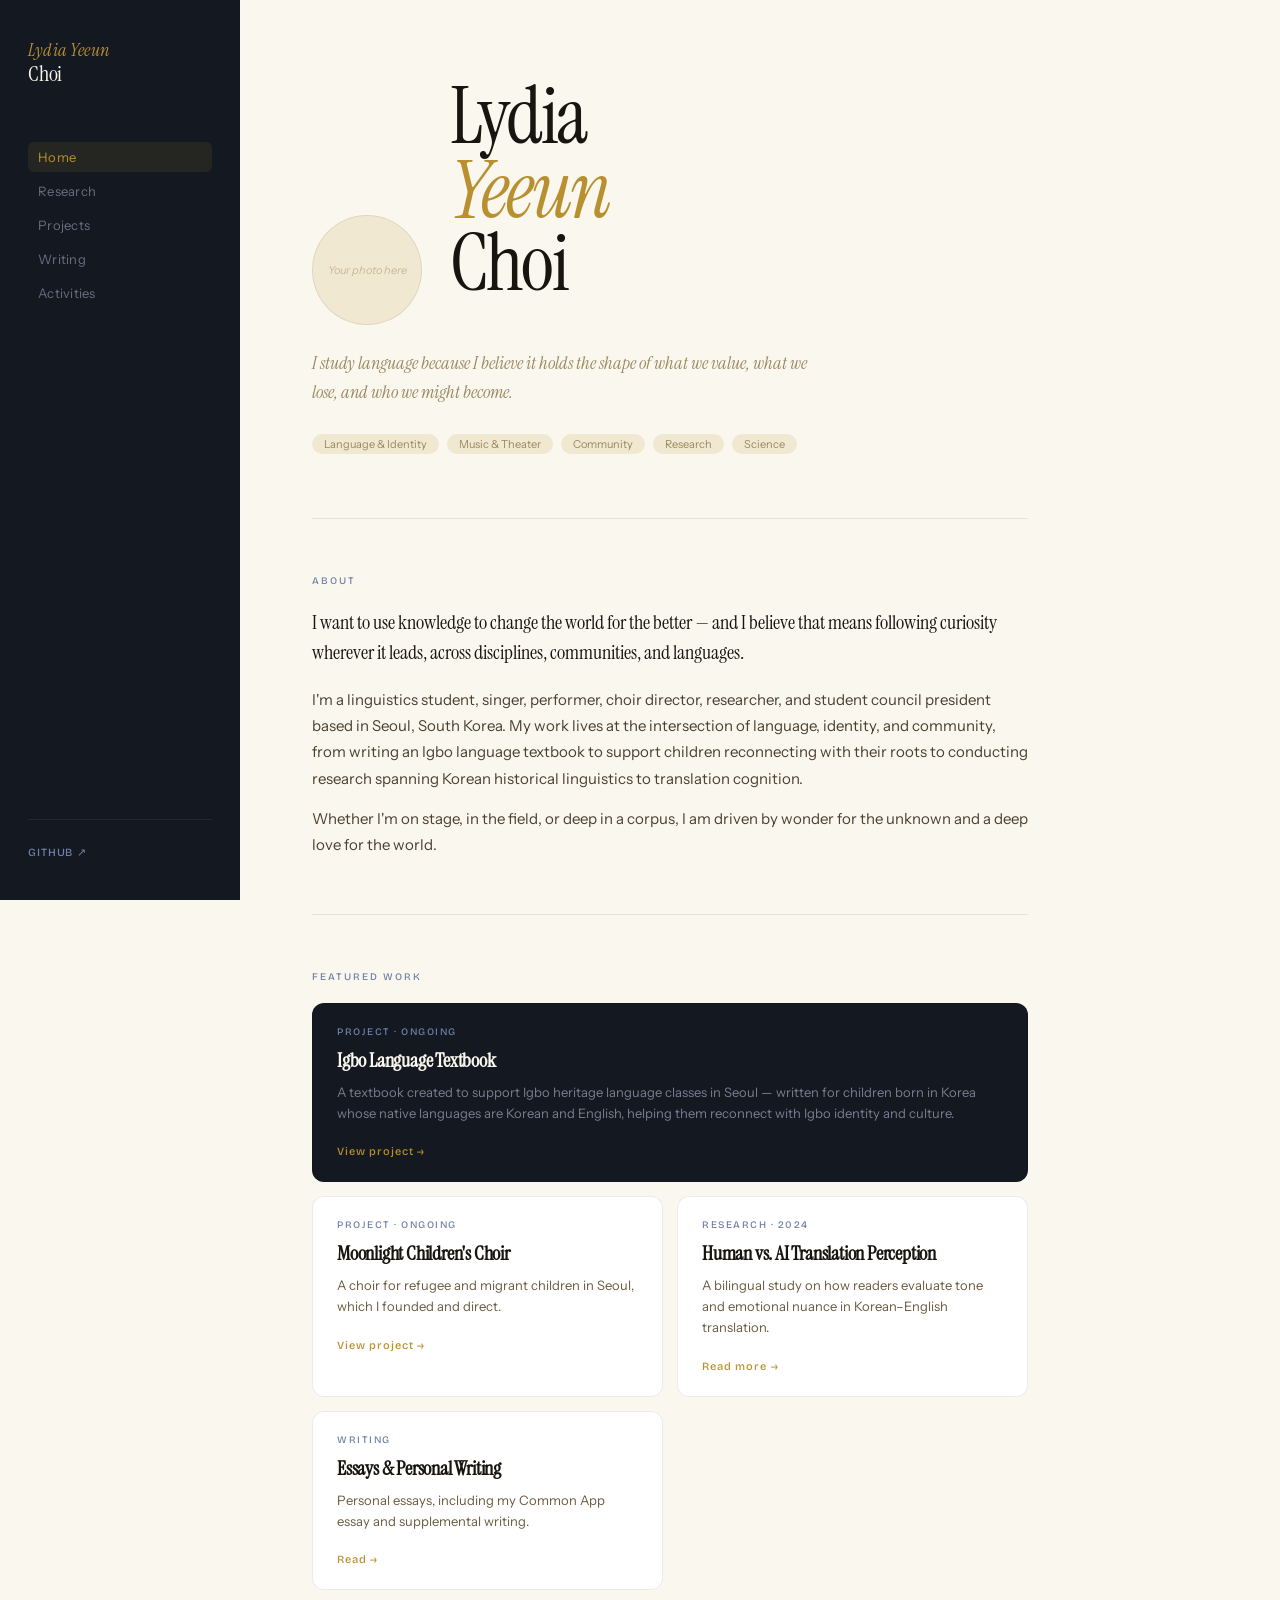
==== index.html @ 1bacc2a3 "Add files via upload" ====
<!DOCTYPE html>
<html lang="en">
<head>
  <meta charset="UTF-8" />
  <meta name="viewport" content="width=device-width, initial-scale=1.0" />
  <title>Lydia Yeeun Choi</title>
  <link rel="preconnect" href="https://fonts.googleapis.com" />
  <link rel="preconnect" href="https://fonts.gstatic.com" crossorigin />
  <link href="https://fonts.googleapis.com/css2?family=Instrument+Serif:ital@0;1&family=Instrument+Sans:wght@300;400;500&family=Bricolage+Grotesque:wght@400;500;600&display=swap" rel="stylesheet" />
  <link rel="stylesheet" href="style.css" />
</head>
<body>

  <nav class="sidebar" id="sidebar">
    <div class="sidebar-top">
      <a href="/portfolio-website/index.html" class="sidebar-name">
        <span class="name-lydia">Lydia Yeeun</span>
        <span class="name-choi">Choi</span>
      </a>
    </div>
    <ul class="nav-links">
      <li><a href="/portfolio-website/index.html" class="nav-link active">Home</a></li>
      <li><a href="/portfolio-website/research.html" class="nav-link">Research</a></li>
      <li><a href="/portfolio-website/projects.html" class="nav-link">Projects</a></li>
      <li><a href="/portfolio-website/writing.html" class="nav-link">Writing</a></li>
      <li><a href="/portfolio-website/activities.html" class="nav-link">Activities</a></li>
    </ul>
    <div class="sidebar-footer">
      <a href="https://github.com/lychoi0809" target="_blank" class="sidebar-link">GitHub ↗</a>
    </div>
  </nav>

  <header class="mobile-header">
    <a href="/portfolio-website/index.html" class="mobile-name">Lydia Yeeun Choi</a>
    <button class="menu-btn" id="menuBtn" aria-label="Open menu">☰</button>
  </header>

  <main class="main">

    <section class="hero">
      <div class="hero-intro">
        <div class="hero-photo-placeholder">
          <span>Your photo here</span>
        </div>
        <div class="hero-text">
          <h1 class="hero-name">
            Lydia<br>
            <span class="hero-name-italic">Yeeun</span><br>
            Choi
          </h1>
        </div>
      </div>
      <p class="hero-tagline">I study language because I believe it holds the shape of what we value, what we lose, and who we might become.</p>
      <div class="hero-tags">
        <span class="tag">Language & Identity</span>
        <span class="tag">Music & Theater</span>
        <span class="tag">Community</span>
        <span class="tag">Research</span>
        <span class="tag">Science</span>
      </div>
    </section>

    <div class="divider"></div>

    <section class="section" id="about">
      <div class="section-label">About</div>
      <div class="about-text">
        <p class="about-lead">I want to use knowledge to change the world for the better — and I believe that means following curiosity wherever it leads, across disciplines, communities, and languages.</p>
        <p class="about-body">I'm a linguistics student, singer, performer, choir director, researcher, and student council president based in Seoul, South Korea. My work lives at the intersection of language, identity, and community, from writing an Igbo language textbook to support children reconnecting with their roots to conducting research spanning Korean historical linguistics to translation cognition.</p>
        <p class="about-body">Whether I'm on stage, in the field, or deep in a corpus, I am driven by wonder for the unknown and a deep love for the world.</p>
      </div>
    </section>

    <div class="divider"></div>

    <section class="section">
      <div class="section-label">Featured Work</div>
      <div class="featured-grid">

        <a href="/portfolio-website/projects.html#igbo" class="featured-card featured-large">
          <div class="featured-card-label">Project · Ongoing</div>
          <h2 class="featured-card-title">Igbo Language Textbook</h2>
          <p class="featured-card-desc">A textbook created to support Igbo heritage language classes in Seoul — written for children born in Korea whose native languages are Korean and English, helping them reconnect with Igbo identity and culture.</p>
          <span class="featured-link">View project →</span>
        </a>

        <a href="/portfolio-website/projects.html#moonlight" class="featured-card">
          <div class="featured-card-label">Project · Ongoing</div>
          <h2 class="featured-card-title">Moonlight Children's Choir</h2>
          <p class="featured-card-desc">A choir for refugee and migrant children in Seoul, which I founded and direct.</p>
          <span class="featured-link">View project →</span>
        </a>

        <a href="/portfolio-website/research.html#ai-translation" class="featured-card">
          <div class="featured-card-label">Research · 2024</div>
          <h2 class="featured-card-title">Human vs. AI Translation Perception</h2>
          <p class="featured-card-desc">A bilingual study on how readers evaluate tone and emotional nuance in Korean–English translation.</p>
          <span class="featured-link">Read more →</span>
        </a>

        <a href="/portfolio-website/writing.html" class="featured-card">
          <div class="featured-card-label">Writing</div>
          <h2 class="featured-card-title">Essays & Personal Writing</h2>
          <p class="featured-card-desc">Personal essays, including my Common App essay and supplemental writing.</p>
          <span class="featured-link">Read →</span>
        </a>

      </div>
    </section>

  </main>

  <script src="nav.js"></script>
</body>
</html>
---- style.css ----
/* =============================================
   LYDIA YEEUN CHOI — PORTFOLIO
   Palette: Solstice × Borrowed Light
   Layout: Offset (dark sidebar + warm content)
   Fonts: Instrument Serif + Bricolage Grotesque
   ============================================= */

:root {
  --night:        #141820;
  --night-mid:    #1c2230;
  --cream:        #faf7ee;
  --cream-mid:    #f0e8d0;
  --ink:          #181410;
  --gold:         #b89030;
  --gold-light:   #d8c070;
  --slate:        #7080a8;
  --slate-light:  #a8b8d0;
  --muted:        #9a8860;
  --muted-light:  #c8b898;
  --border-dark:  rgba(255,255,255,0.07);
  --border-light: rgba(0,0,0,0.08);
  --sidebar-w:    240px;
  --transition:   0.3s cubic-bezier(0.4, 0, 0.2, 1);
}

*, *::before, *::after { box-sizing: border-box; margin: 0; padding: 0; }

html { scroll-behavior: smooth; }

body {
  font-family: 'Instrument Sans', sans-serif;
  background: var(--cream);
  color: var(--ink);
  display: flex;
  min-height: 100vh;
}

/* =============================================
   SIDEBAR
   ============================================= */

.sidebar {
  width: var(--sidebar-w);
  background: var(--night);
  min-height: 100vh;
  position: fixed;
  top: 0; left: 0;
  display: flex;
  flex-direction: column;
  padding: 40px 28px;
  z-index: 100;
  transition: transform var(--transition);
}

.sidebar-top {
  margin-bottom: 48px;
}

.sidebar-name {
  display: block;
  text-decoration: none;
  line-height: 1.15;
  margin-bottom: 8px;
}

.name-lydia {
  display: block;
  font-family: 'Instrument Serif', serif;
  font-style: italic;
  font-size: 18px;
  color: var(--gold);
  letter-spacing: 0.01em;
}

.name-choi {
  display: block;
  font-family: 'Instrument Serif', serif;
  font-size: 22px;
  color: var(--cream);
  letter-spacing: -0.01em;
}

.sidebar-sub {
  font-family: 'Bricolage Grotesque', sans-serif;
  font-size: 10px;
  font-weight: 400;
  letter-spacing: 0.1em;
  text-transform: uppercase;
  color: rgba(168, 184, 208, 0.5);
  margin-top: 6px;
}

.nav-links {
  list-style: none;
  flex: 1;
  display: flex;
  flex-direction: column;
  gap: 4px;
}

.nav-link {
  display: block;
  font-family: 'Instrument Sans', sans-serif;
  font-size: 13px;
  font-weight: 400;
  color: rgba(168, 184, 208, 0.55);
  text-decoration: none;
  padding: 7px 10px;
  border-radius: 6px;
  letter-spacing: 0.02em;
  transition: color 0.2s, background 0.2s;
}

.nav-link:hover {
  color: var(--cream);
  background: rgba(255,255,255,0.05);
}

.nav-link.active {
  color: var(--gold);
  background: rgba(184, 144, 48, 0.1);
}

.sidebar-footer {
  margin-top: 40px;
  padding-top: 20px;
  border-top: 0.5px solid var(--border-dark);
}

.sidebar-link {
  font-family: 'Bricolage Grotesque', sans-serif;
  font-size: 11px;
  font-weight: 500;
  letter-spacing: 0.08em;
  text-transform: uppercase;
  color: var(--slate);
  text-decoration: none;
  transition: color 0.2s;
}

.sidebar-link:hover { color: var(--slate-light); }

/* =============================================
   MOBILE HEADER
   ============================================= */

.mobile-header {
  display: none;
  position: fixed;
  top: 0; left: 0; right: 0;
  background: var(--night);
  padding: 16px 20px;
  z-index: 200;
  align-items: center;
  justify-content: space-between;
  border-bottom: 0.5px solid var(--border-dark);
}

.mobile-name {
  font-family: 'Instrument Serif', serif;
  font-size: 16px;
  color: var(--cream);
  text-decoration: none;
}

.menu-btn {
  background: none;
  border: none;
  color: var(--gold);
  font-size: 20px;
  cursor: pointer;
  padding: 4px;
}

/* =============================================
   MAIN CONTENT
   ============================================= */

.main {
  margin-left: var(--sidebar-w);
  flex: 1;
  padding: 64px 72px 100px;
  max-width: 860px;
}

/* =============================================
   PAGE TRANSITIONS
   ============================================= */

.main {
  animation: fadeUp 0.5s cubic-bezier(0.4, 0, 0.2, 1) both;
}

@keyframes fadeUp {
  from { opacity: 0; transform: translateY(16px); }
  to   { opacity: 1; transform: translateY(0); }
}

/* =============================================
   SHARED ELEMENTS
   ============================================= */

.divider {
  height: 0.5px;
  background: var(--border-light);
  margin: 56px 0;
}

.section-label,
.activity-section-label {
  font-family: 'Bricolage Grotesque', sans-serif;
  font-size: 10px;
  font-weight: 500;
  letter-spacing: 0.2em;
  text-transform: uppercase;
  color: var(--slate);
  margin-bottom: 20px;
}

.tag {
  display: inline-block;
  font-family: 'Instrument Sans', sans-serif;
  font-size: 11px;
  font-weight: 400;
  color: var(--muted);
  background: var(--cream-mid);
  border-radius: 20px;
  padding: 3px 12px;
}

/* =============================================
   HOME — HERO
   ============================================= */

.hero {
  padding-top: 16px;
  padding-bottom: 8px;
}

.hero-label {
  font-family: 'Bricolage Grotesque', sans-serif;
  font-size: 10px;
  font-weight: 500;
  letter-spacing: 0.2em;
  text-transform: uppercase;
  color: var(--slate);
  margin-bottom: 20px;
}

.hero-name {
  font-family: 'Instrument Serif', serif;
  font-size: clamp(52px, 8vw, 80px);
  font-weight: 400;
  line-height: 0.92;
  letter-spacing: -0.03em;
  color: var(--ink);
  margin-bottom: 24px;
}

.hero-name-italic {
  font-style: italic;
  color: var(--gold);
}

.hero-tagline {
  font-family: 'Instrument Serif', serif;
  font-style: italic;
  font-size: 18px;
  color: var(--muted);
  max-width: 520px;
  line-height: 1.6;
  margin-bottom: 28px;
}

.hero-tags {
  display: flex;
  gap: 8px;
  flex-wrap: wrap;
}

/* =============================================
   HOME — ABOUT
   ============================================= */

.about-grid {
  display: grid;
  grid-template-columns: 1fr 280px;
  gap: 48px;
  align-items: start;
}

.about-lead {
  font-family: 'Instrument Serif', serif;
  font-size: 20px;
  color: var(--ink);
  line-height: 1.5;
  margin-bottom: 20px;
}

.about-body {
  font-size: 15px;
  font-weight: 300;
  color: #4a4030;
  line-height: 1.75;
  margin-bottom: 14px;
}

.aside-block {
  margin-bottom: 28px;
}

.aside-label {
  font-family: 'Bricolage Grotesque', sans-serif;
  font-size: 10px;
  font-weight: 500;
  letter-spacing: 0.15em;
  text-transform: uppercase;
  color: var(--slate);
  margin-bottom: 10px;
}

.aside-item {
  font-size: 13px;
  font-weight: 300;
  color: #6a5a40;
  padding: 5px 0;
  border-bottom: 0.5px solid var(--border-light);
  line-height: 1.4;
}

.aside-item:last-child { border-bottom: none; }

/* =============================================
   HOME — FEATURED GRID
   ============================================= */

.featured-grid {
  display: grid;
  grid-template-columns: 1fr 1fr;
  grid-template-rows: auto auto;
  gap: 14px;
}

.featured-card {
  display: block;
  background: white;
  border: 0.5px solid var(--border-light);
  border-radius: 12px;
  padding: 22px 24px;
  text-decoration: none;
  color: inherit;
  transition: border-color 0.2s, transform 0.2s;
}

.featured-card:hover {
  border-color: rgba(184,144,48,0.4);
  transform: translateY(-2px);
}

.featured-large {
  grid-column: span 2;
  background: var(--night);
}

.featured-large .featured-card-label { color: var(--slate); }
.featured-large .featured-card-title { color: var(--cream); }
.featured-large .featured-card-desc  { color: rgba(168,184,208,0.65); }
.featured-large .featured-link       { color: var(--gold); }

.featured-card-label {
  font-family: 'Bricolage Grotesque', sans-serif;
  font-size: 10px;
  font-weight: 500;
  letter-spacing: 0.15em;
  text-transform: uppercase;
  color: var(--slate);
  margin-bottom: 10px;
}

.featured-card-title {
  font-family: 'Instrument Serif', serif;
  font-size: 20px;
  color: var(--ink);
  line-height: 1.2;
  margin-bottom: 10px;
  letter-spacing: -0.01em;
}

.featured-card-desc {
  font-size: 13px;
  font-weight: 300;
  color: #6a5a40;
  line-height: 1.6;
  margin-bottom: 16px;
}

.featured-link {
  font-family: 'Bricolage Grotesque', sans-serif;
  font-size: 11px;
  font-weight: 500;
  letter-spacing: 0.08em;
  color: var(--gold);
}

/* =============================================
   HOME — STATS
   ============================================= */

.stats-grid {
  display: grid;
  grid-template-columns: repeat(4, 1fr);
  gap: 1px;
  background: var(--border-light);
  border: 0.5px solid var(--border-light);
  border-radius: 12px;
  overflow: hidden;
}

.stat {
  background: var(--cream);
  padding: 24px 20px;
  text-align: center;
}

.stat-num {
  font-family: 'Instrument Serif', serif;
  font-size: 32px;
  color: var(--gold);
  line-height: 1;
  margin-bottom: 6px;
}

.stat-label {
  font-size: 11px;
  font-weight: 300;
  color: var(--muted);
  line-height: 1.4;
}

/* =============================================
   PAGE HEADER (inner pages)
   ============================================= */

.page-header {
  padding-top: 16px;
  margin-bottom: 0;
}

.page-title {
  font-family: 'Instrument Serif', serif;
  font-style: italic;
  font-size: clamp(32px, 5vw, 48px);
  color: var(--ink);
  line-height: 1.1;
  letter-spacing: -0.02em;
  margin-bottom: 16px;
}

.page-subtitle {
  font-size: 15px;
  font-weight: 300;
  color: var(--muted);
  max-width: 560px;
  line-height: 1.7;
}

/* =============================================
   RESEARCH PAGE
   ============================================= */

.research-item {
  padding-bottom: 8px;
}

.research-meta {
  display: flex;
  gap: 12px;
  align-items: center;
  margin-bottom: 12px;
}

.research-field {
  font-family: 'Bricolage Grotesque', sans-serif;
  font-size: 10px;
  font-weight: 500;
  letter-spacing: 0.15em;
  text-transform: uppercase;
  color: var(--slate);
}

.research-year {
  font-family: 'Instrument Sans', sans-serif;
  font-size: 11px;
  color: var(--muted-light);
}

.research-title {
  font-family: 'Instrument Serif', serif;
  font-size: 26px;
  color: var(--ink);
  line-height: 1.2;
  letter-spacing: -0.01em;
  margin-bottom: 14px;
}

.research-desc {
  font-size: 15px;
  font-weight: 300;
  color: #4a4030;
  line-height: 1.75;
  max-width: 600px;
  margin-bottom: 24px;
}

.research-details {
  display: flex;
  gap: 28px;
  flex-wrap: wrap;
  margin-bottom: 24px;
  padding: 16px 20px;
  background: white;
  border: 0.5px solid var(--border-light);
  border-radius: 10px;
}

.research-detail-item { }

.research-detail-label {
  font-family: 'Bricolage Grotesque', sans-serif;
  font-size: 9px;
  font-weight: 500;
  letter-spacing: 0.15em;
  text-transform: uppercase;
  color: var(--muted-light);
  margin-bottom: 3px;
}

.research-detail-val {
  font-size: 13px;
  font-weight: 400;
  color: var(--ink);
}

.research-doc-placeholder {
  font-size: 13px;
  font-weight: 300;
  color: var(--muted-light);
  font-style: italic;
  padding: 20px 24px;
  border: 1.5px dashed var(--border-light);
  border-radius: 10px;
  background: rgba(255,255,255,0.5);
}

/* =============================================
   PROJECTS PAGE
   ============================================= */

.project-nav {
  display: flex;
  gap: 6px;
  flex-wrap: wrap;
  margin-bottom: 48px;
}

.project-nav-item {
  font-family: 'Instrument Sans', sans-serif;
  font-size: 12px;
  font-weight: 400;
  color: var(--muted);
  text-decoration: none;
  padding: 5px 14px;
  border: 0.5px solid var(--border-light);
  border-radius: 20px;
  background: white;
  transition: border-color 0.2s, color 0.2s;
}

.project-nav-item:hover {
  border-color: var(--gold);
  color: var(--gold);
}

.project-item {
  padding-bottom: 8px;
}

.project-header {
  margin-bottom: 28px;
}

.project-meta-top {
  display: flex;
  align-items: center;
  gap: 12px;
  margin-bottom: 12px;
}

.project-type {
  font-family: 'Bricolage Grotesque', sans-serif;
  font-size: 10px;
  font-weight: 500;
  letter-spacing: 0.15em;
  text-transform: uppercase;
  color: var(--slate);
}

.project-status {
  font-family: 'Instrument Sans', sans-serif;
  font-size: 11px;
  font-weight: 400;
  padding: 2px 10px;
  border-radius: 20px;
}

.status-active   { background: rgba(120,160,120,0.12); color: #4a7a4a; }
.status-complete { background: rgba(112,128,168,0.12); color: var(--slate); }
.status-upcoming { background: rgba(184,144,48,0.1);  color: var(--gold); }

.project-title {
  font-family: 'Instrument Serif', serif;
  font-size: 32px;
  color: var(--ink);
  line-height: 1.1;
  letter-spacing: -0.02em;
  margin-bottom: 14px;
}

.project-lead {
  font-family: 'Instrument Serif', serif;
  font-style: italic;
  font-size: 18px;
  color: var(--muted);
  line-height: 1.55;
  max-width: 600px;
}

.project-image-placeholder {
  width: 100%;
  height: 200px;
  background: var(--cream-mid);
  border: 1.5px dashed var(--border-light);
  border-radius: 12px;
  display: flex;
  align-items: center;
  justify-content: center;
  font-size: 13px;
  font-weight: 300;
  color: var(--muted-light);
  font-style: italic;
  margin-bottom: 28px;
}

.project-body {
  display: grid;
  grid-template-columns: 1fr 220px;
  gap: 40px;
  align-items: start;
  margin-bottom: 24px;
}

.project-description p {
  font-size: 15px;
  font-weight: 300;
  color: #4a4030;
  line-height: 1.75;
  margin-bottom: 14px;
}

.project-aside { }

.project-detail-block {
  margin-bottom: 16px;
  padding-bottom: 16px;
  border-bottom: 0.5px solid var(--border-light);
}

.project-detail-block:last-child { border-bottom: none; }

.project-detail-label {
  font-family: 'Bricolage Grotesque', sans-serif;
  font-size: 9px;
  font-weight: 500;
  letter-spacing: 0.15em;
  text-transform: uppercase;
  color: var(--muted-light);
  margin-bottom: 4px;
}

.project-detail-val {
  font-size: 13px;
  font-weight: 400;
  color: var(--ink);
  line-height: 1.4;
}

.project-doc-placeholder {
  font-size: 13px;
  font-weight: 300;
  color: var(--muted-light);
  font-style: italic;
  padding: 20px 24px;
  border: 1.5px dashed var(--border-light);
  border-radius: 10px;
  background: rgba(255,255,255,0.5);
}

/* =============================================
   WRITING PAGE
   ============================================= */

.writing-item {
  padding-bottom: 8px;
}

.writing-meta {
  display: flex;
  gap: 12px;
  align-items: center;
  margin-bottom: 12px;
}

.writing-type {
  font-family: 'Bricolage Grotesque', sans-serif;
  font-size: 10px;
  font-weight: 500;
  letter-spacing: 0.15em;
  text-transform: uppercase;
  color: var(--slate);
}

.writing-year {
  font-size: 11px;
  color: var(--muted-light);
}

.writing-title {
  font-family: 'Instrument Serif', serif;
  font-style: italic;
  font-size: 28px;
  color: var(--ink);
  line-height: 1.2;
  margin-bottom: 12px;
  letter-spacing: -0.01em;
}

.writing-desc {
  font-size: 15px;
  font-style: italic;
  font-weight: 300;
  color: var(--muted);
  margin-bottom: 20px;
  line-height: 1.6;
}

.writing-body-placeholder {
  font-size: 13px;
  font-weight: 300;
  color: var(--muted-light);
  font-style: italic;
  padding: 24px;
  border: 1.5px dashed var(--border-light);
  border-radius: 10px;
  background: rgba(255,255,255,0.5);
  line-height: 1.7;
}

.writing-note {
  padding: 24px 0;
}

.writing-note p {
  font-size: 14px;
  font-weight: 300;
  font-style: italic;
  color: var(--muted);
  margin-bottom: 12px;
}

.writing-contact-link {
  font-family: 'Bricolage Grotesque', sans-serif;
  font-size: 11px;
  font-weight: 500;
  letter-spacing: 0.1em;
  color: var(--gold);
  text-decoration: none;
}

/* =============================================
   ACTIVITIES PAGE
   ============================================= */

.activity-section {
  margin-bottom: 8px;
}

.activity-item {
  display: flex;
  justify-content: space-between;
  align-items: flex-start;
  gap: 24px;
  padding: 22px 0;
  border-bottom: 0.5px solid var(--border-light);
}

.activity-item:last-child { border-bottom: none; }

.activity-left { flex: 1; }

.activity-title {
  font-family: 'Instrument Serif', serif;
  font-size: 20px;
  color: var(--ink);
  letter-spacing: -0.01em;
  margin-bottom: 4px;
}

.activity-org {
  font-family: 'Instrument Sans', sans-serif;
  font-size: 12px;
  font-weight: 300;
  color: var(--slate);
  margin-bottom: 8px;
}

.activity-desc {
  font-size: 14px;
  font-weight: 300;
  color: #6a5a40;
  line-height: 1.65;
  max-width: 480px;
}

.activity-link {
  display: inline-block;
  margin-top: 8px;
  font-family: 'Bricolage Grotesque', sans-serif;
  font-size: 11px;
  font-weight: 500;
  letter-spacing: 0.08em;
  color: var(--gold);
  text-decoration: none;
}

.activity-right {
  text-align: right;
  flex-shrink: 0;
  padding-top: 4px;
}

.activity-years {
  font-size: 12px;
  font-weight: 300;
  color: var(--muted-light);
  margin-bottom: 6px;
}

.activity-tag {
  display: inline-block;
  font-family: 'Instrument Sans', sans-serif;
  font-size: 10px;
  color: var(--slate);
  background: rgba(112,128,168,0.1);
  border-radius: 20px;
  padding: 2px 10px;
}

.honors-grid {
  display: grid;
  grid-template-columns: 1fr 1fr;
  gap: 1px;
  background: var(--border-light);
  border: 0.5px solid var(--border-light);
  border-radius: 12px;
  overflow: hidden;
}

.honor-item {
  background: var(--cream);
  padding: 18px 20px;
  display: flex;
  justify-content: space-between;
  align-items: center;
  gap: 16px;
}

.honor-title {
  font-family: 'Instrument Serif', serif;
  font-size: 15px;
  color: var(--ink);
}

.honor-year {
  font-size: 11px;
  font-weight: 300;
  color: var(--muted-light);
  flex-shrink: 0;
}

/* =============================================
   RESPONSIVE
   ============================================= */

@media (max-width: 900px) {
  .sidebar {
    transform: translateX(-100%);
  }

  .sidebar.open {
    transform: translateX(0);
  }

  .mobile-header {
    display: flex;
  }

  .main {
    margin-left: 0;
    padding: 84px 24px 64px;
  }

  .about-grid,
  .project-body {
    grid-template-columns: 1fr;
  }

  .featured-large {
    grid-column: span 1;
  }

  .featured-grid {
    grid-template-columns: 1fr;
  }

  .stats-grid {
    grid-template-columns: 1fr 1fr;
  }

  .honors-grid {
    grid-template-columns: 1fr;
  }
}

@media (max-width: 560px) {
  .hero-name { font-size: 42px; }
  .stats-grid { grid-template-columns: 1fr 1fr; }
  .activity-item { flex-direction: column; gap: 8px; }
  .activity-right { text-align: left; }
}

/* =============================================
   HERO PHOTO
   ============================================= */

.hero-intro {
  display: flex;
  align-items: flex-end;
  gap: 28px;
  margin-bottom: 24px;
}

.hero-photo-placeholder {
  width: 110px;
  height: 110px;
  border-radius: 50%;
  background: var(--cream-mid);
  border: 0.5px solid var(--border-light);
  display: flex;
  align-items: center;
  justify-content: center;
  flex-shrink: 0;
  font-size: 11px;
  font-weight: 300;
  color: var(--muted-light);
  font-style: italic;
  text-align: center;
  padding: 12px;
}

.hero-photo {
  width: 110px;
  height: 110px;
  border-radius: 50%;
  object-fit: cover;
  border: 0.5px solid var(--border-light);
  flex-shrink: 0;
}

.hero-text {
  flex: 1;
}

.hero { padding-top: 16px; }

/* =============================================
   WRITING PAGE — ADDITIONAL STYLES
   ============================================= */

.page-attribution {
  font-family: 'Instrument Sans', sans-serif;
  font-size: 13px;
  font-weight: 300;
  color: var(--muted-light);
  margin-bottom: 10px;
  margin-top: -6px;
}

.writing-award {
  display: block;
  font-family: 'Instrument Sans', sans-serif;
  font-size: 11px;
  font-weight: 400;
  color: var(--gold);
  margin-top: 5px;
  letter-spacing: 0.01em;
}

.writing-excerpt {
  border-left: 2px solid var(--gold);
  padding: 4px 0 4px 18px;
  margin: 16px 0;
}

.writing-excerpt p {
  font-family: 'Instrument Serif', serif;
  font-style: italic;
  font-size: 15px;
  color: var(--muted);
  line-height: 1.75;
  max-width: 560px;
}

.writing-link {
  display: inline-block;
  font-family: 'Bricolage Grotesque', sans-serif;
  font-size: 11px;
  font-weight: 500;
  letter-spacing: 0.08em;
  color: var(--gold);
  text-decoration: none;
  margin-top: 4px;
  transition: color 0.2s;
}

.writing-link:hover {
  color: var(--gold-light);
}

/* =============================================
   ACTIVITIES — HONORS LIST
   ============================================= */

.activity-honors {
  margin-top: 12px;
  display: flex;
  flex-direction: column;
  gap: 6px;
}

.activity-honor {
  font-size: 13px;
  font-weight: 400;
  color: var(--ink);
  padding-left: 14px;
  position: relative;
  line-height: 1.5;
}

.activity-honor::before {
  content: '—';
  position: absolute;
  left: 0;
  color: var(--gold);
  font-size: 12px;
}

.honor-note {
  font-size: 11px;
  font-weight: 300;
  color: var(--muted);
  font-style: italic;
}
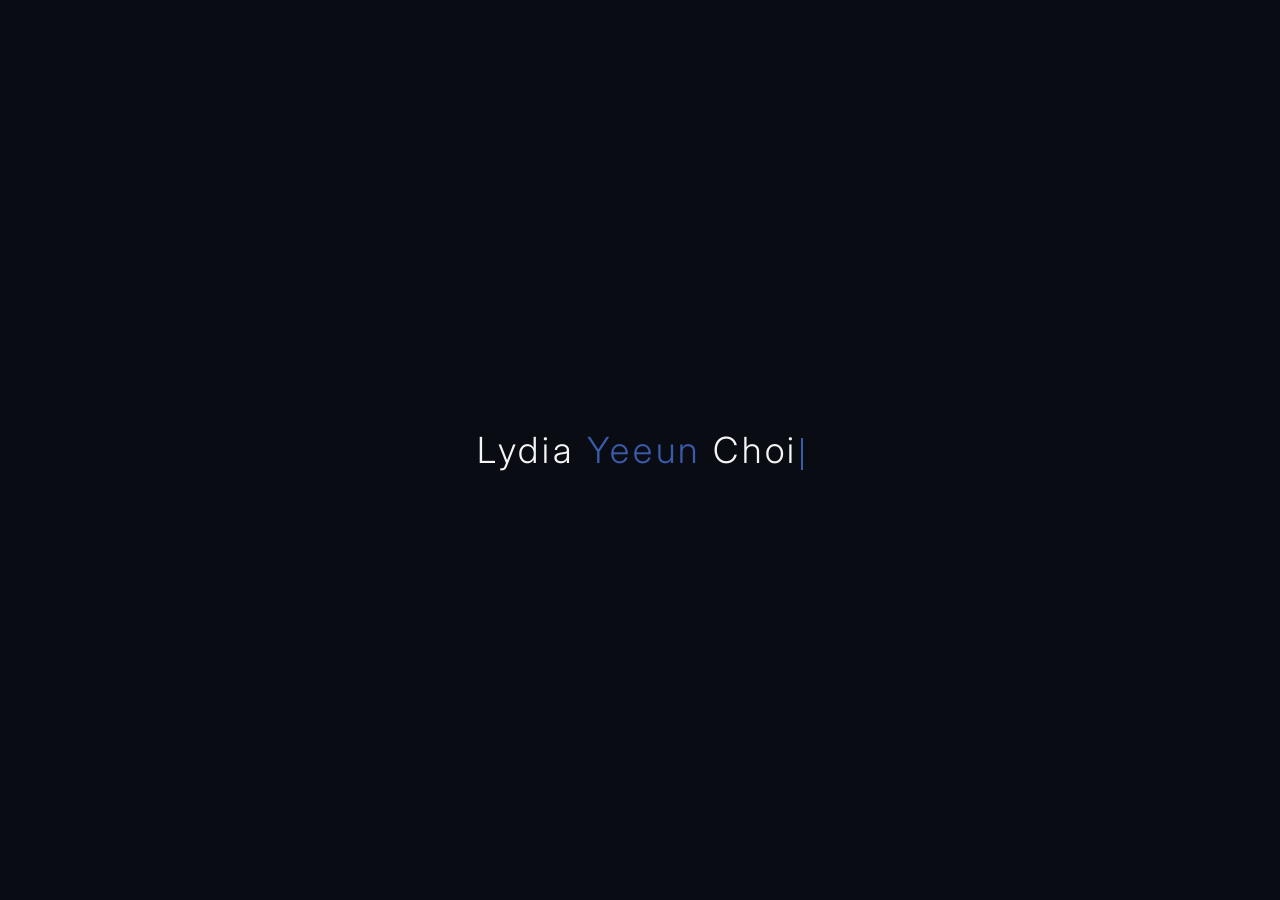
==== commit ffa68e08: "update portfolio files" ====
--- a/index.html
+++ b/index.html
@@ -6,110 +6,745 @@
   <title>Lydia Yeeun Choi</title>
   <link rel="preconnect" href="https://fonts.googleapis.com" />
   <link rel="preconnect" href="https://fonts.gstatic.com" crossorigin />
-  <link href="https://fonts.googleapis.com/css2?family=Instrument+Serif:ital@0;1&family=Instrument+Sans:wght@300;400;500&family=Bricolage+Grotesque:wght@400;500;600&display=swap" rel="stylesheet" />
-  <link rel="stylesheet" href="style.css" />
+  <link href="https://fonts.googleapis.com/css2?family=Abril+Fatface&family=Inter:wght@300;400;500;600&display=swap" rel="stylesheet" />
+  <style>
+    :root {
+      --accent: #3a5aaa;
+      --accent-light: #5a7acc;
+      --bg: #f5f5f5;
+      --ink: #111111;
+      --muted: #888888;
+      --border: #e0e0e0;
+      --card: #ececec;
+    }
+    *, *::before, *::after { box-sizing: border-box; margin: 0; padding: 0; }
+    html { scroll-behavior: smooth; }
+    body { font-family: 'Inter', sans-serif; background: var(--bg); color: var(--ink); overflow-x: hidden; }
+
+    /* INTRO */
+    #intro {
+      position: fixed; inset: 0; background: #0a0c14;
+      display: flex; align-items: center; justify-content: center;
+      z-index: 1000; transition: opacity 0.8s ease;
+    }
+    #intro.out { opacity: 0; pointer-events: none; }
+    #iname {
+      font-family: 'Inter', sans-serif; font-size: clamp(20px, 4vw, 36px);
+      font-weight: 300; color: #f5f5f5; letter-spacing: 0.1em; text-align: center;
+    }
+    #iname em { font-style: normal; color: var(--accent); }
+    #cur {
+      display: inline-block; width: 2px; height: 0.9em;
+      background: var(--accent); margin-left: 3px; vertical-align: middle;
+      animation: blink 0.7s step-end infinite;
+    }
+    @keyframes blink { 0%,100%{opacity:1;} 50%{opacity:0;} }
+
+    /* PAGES */
+    .page { display: none; min-height: 100vh; }
+    .page.active { display: block; }
+
+    /* HOME */
+    #home { position: relative; height: 100vh; overflow: hidden; display: flex; flex-direction: column; }
+    .home-photo { position: absolute; inset: 0; z-index: 0; }
+    .home-photo img { width: 100%; height: 100%; object-fit: cover; object-position: center top; filter: brightness(0.5) contrast(1.05); }
+    .home-overlay {
+      position: absolute; inset: 0; z-index: 1;
+      background: linear-gradient(to bottom, rgba(10,12,20,0.5) 0%, rgba(10,12,20,0.1) 30%, rgba(10,12,20,0.1) 55%, rgba(10,12,20,0.75) 100%);
+    }
+    .home-ui { position: relative; z-index: 2; height: 100vh; display: flex; flex-direction: column; padding: 28px 40px; }
+    .home-wordmark { font-size: 11px; font-weight: 400; color: rgba(245,245,245,0.55); letter-spacing: 0.1em; }
+    .home-center { flex: 1; display: flex; align-items: center; justify-content: flex-end; }
+    .home-nav { display: flex; flex-direction: column; gap: 4px; align-items: flex-end; }
+    .home-nav-item {
+      font-size: clamp(22px, 3vw, 34px); font-weight: 400;
+      color: rgba(245,245,245,0.38); cursor: pointer; text-align: right; line-height: 1.3;
+      transition: color 0.2s, transform 0.2s; background: none; border: none;
+      font-family: 'Inter', sans-serif; display: block;
+    }
+    .home-nav-item:hover { color: #f5f5f5; transform: translateX(-8px); }
+    .home-bottom { display: flex; justify-content: space-between; align-items: flex-end; }
+    .home-name {
+      font-family: 'Abril Fatface', serif; font-size: clamp(52px, 8vw, 96px);
+      color: #f5f5f5; text-transform: uppercase; line-height: 0.88; letter-spacing: 0.01em;
+    }
+    .home-name em { font-style: italic; color: var(--accent-light); }
+    .home-tagline { font-size: 12px; font-weight: 300; color: rgba(245,245,245,0.42); max-width: 220px; line-height: 1.8; text-align: right; }
+    .scroll-hint {
+      position: absolute; bottom: 24px; left: 50%; transform: translateX(-50%);
+      font-size: 9px; font-weight: 400; letter-spacing: 0.22em; text-transform: uppercase;
+      color: rgba(245,245,245,0.22); cursor: pointer; z-index: 2; background: none; border: none;
+      font-family: 'Inter', sans-serif; animation: float 2.5s ease-in-out infinite;
+    }
+    @keyframes float { 0%,100%{transform:translateX(-50%) translateY(0);} 50%{transform:translateX(-50%) translateY(-5px);} }
+
+    /* OVERVIEW */
+    #overview { background: var(--bg); min-height: 100vh; border-top: 0.5px solid var(--border); }
+    .ov-inner { display: grid; grid-template-columns: 220px 1fr; gap: 64px; padding: 80px 40px 100px; max-width: 980px; }
+    .ov-photo-wrap { display: flex; flex-direction: column; gap: 16px; }
+    .ov-photo { width: 100%; aspect-ratio: 3/4; object-fit: cover; border-radius: 4px; filter: grayscale(20%); }
+    .ov-photo-ph {
+      width: 100%; aspect-ratio: 3/4; background: var(--card); border: 0.5px solid var(--border);
+      border-radius: 4px; display: flex; align-items: center; justify-content: center;
+      font-size: 11px; color: #bbb; font-style: italic; text-align: center; padding: 16px;
+    }
+    .ov-bio { font-size: 13px; font-weight: 400; color: #555; line-height: 1.75; }
+    .ov-link { font-size: 12px; font-weight: 500; color: var(--accent); text-decoration: none; }
+    .ov-content { display: flex; flex-direction: column; gap: 44px; padding-top: 4px; }
+    .ov-block-title { font-size: 9px; font-weight: 600; letter-spacing: 0.22em; text-transform: uppercase; color: var(--accent); margin-bottom: 16px; }
+    .ov-item { display: flex; gap: 14px; margin-bottom: 12px; }
+    .ov-num { font-size: 10px; font-weight: 400; color: #ccc; min-width: 18px; padding-top: 2px; }
+    .ov-text { font-size: 13px; font-weight: 400; color: #333; line-height: 1.65; }
+    .ov-text a { color: var(--accent); text-decoration: underline; text-decoration-color: rgba(58,90,170,0.3); text-underline-offset: 3px; }
+
+    /* INNER NAV */
+    .inner-nav {
+      position: sticky; top: 0; z-index: 10; padding: 16px 40px;
+      display: flex; justify-content: space-between; align-items: center;
+      background: rgba(245,245,245,0.94); backdrop-filter: blur(10px); border-bottom: 0.5px solid var(--border);
+    }
+    .nav-home { font-size: 12px; font-weight: 400; color: #bbb; cursor: pointer; background: none; border: none; font-family: 'Inter', sans-serif; transition: color 0.2s; }
+    .nav-home:hover { color: var(--ink); }
+    .nav-links { display: flex; gap: 24px; }
+    .nav-link { font-size: 12px; font-weight: 400; color: #bbb; cursor: pointer; background: none; border: none; font-family: 'Inter', sans-serif; transition: color 0.2s; letter-spacing: 0.02em; }
+    .nav-link:hover { color: #555; }
+    .nav-link.active { color: var(--ink); }
+
+    /* INNER CONTENT */
+    .inner-content { padding: 52px 40px 100px; max-width: 760px; }
+    .page-label { font-size: 9px; font-weight: 600; letter-spacing: 0.22em; text-transform: uppercase; margin-bottom: 14px; color: var(--accent); }
+    .page-title { font-size: clamp(26px, 4vw, 38px); font-weight: 400; color: var(--ink); line-height: 1.1; letter-spacing: -0.02em; margin-bottom: 12px; }
+    .page-subtitle { font-size: 14px; font-weight: 400; color: var(--muted); max-width: 500px; line-height: 1.8; }
+    .page-attr { font-size: 12px; font-weight: 300; color: #bbb; margin-top: -6px; margin-bottom: 10px; }
+    .divider { height: 0.5px; background: var(--border); margin: 36px 0; }
+
+    /* RESEARCH — animated cards */
+    .research-card {
+      opacity: 0; transform: translateY(40px);
+      transition: opacity 0.7s cubic-bezier(0.4,0,0.2,1), transform 0.7s cubic-bezier(0.4,0,0.2,1);
+      margin-bottom: 0;
+    }
+    .research-card.visible { opacity: 1; transform: translateY(0); }
+
+    .r-number {
+      font-family: 'Abril Fatface', serif; font-size: 80px; color: rgba(58,90,170,0.08);
+      line-height: 1; letter-spacing: -0.02em; margin-bottom: -20px;
+    }
+    .r-field { font-size: 9px; font-weight: 600; letter-spacing: 0.15em; text-transform: uppercase; color: var(--accent); margin-bottom: 10px; }
+    .r-title { font-size: 24px; font-weight: 500; color: var(--ink); line-height: 1.2; margin-bottom: 14px; letter-spacing: -0.01em; }
+    .r-desc { font-size: 13px; font-weight: 400; color: #555; line-height: 1.85; max-width: 600px; margin-bottom: 16px; }
+    .r-details { display: flex; gap: 20px; flex-wrap: wrap; padding: 10px 14px; background: var(--card); border-radius: 7px; margin-bottom: 14px; }
+    .r-dl { font-size: 8px; font-weight: 600; letter-spacing: 0.12em; text-transform: uppercase; color: #bbb; margin-bottom: 2px; }
+    .r-dv { font-size: 11px; font-weight: 400; color: #333; }
+    .doc-ph { font-size: 12px; color: #ccc; font-style: italic; padding: 12px 16px; border: 0.5px dashed var(--border); border-radius: 7px; }
+
+    /* PROJECTS */
+    .proj-meta { display: flex; align-items: center; gap: 10px; margin-bottom: 8px; }
+    .proj-type { font-size: 9px; font-weight: 600; letter-spacing: 0.15em; text-transform: uppercase; color: var(--accent); }
+    .proj-status { font-size: 10px; font-weight: 400; padding: 2px 9px; border-radius: 20px; }
+    .s-active { background: rgba(58,106,74,0.08); color: #3a6a4a; }
+    .s-review { background: rgba(58,90,170,0.08); color: var(--accent); }
+    .proj-title { font-size: 22px; font-weight: 500; color: var(--ink); line-height: 1.1; letter-spacing: -0.01em; margin-bottom: 8px; }
+    .proj-lead { font-size: 13px; font-weight: 400; color: var(--muted); line-height: 1.65; max-width: 500px; margin-bottom: 18px; }
+    .proj-img-ph { width: 100%; height: 180px; background: var(--card); border: 0.5px dashed var(--border); border-radius: 8px; display: flex; align-items: center; justify-content: center; font-size: 12px; color: #ccc; font-style: italic; margin-bottom: 20px; }
+    .proj-body { display: grid; grid-template-columns: 1fr 190px; gap: 32px; margin-bottom: 16px; }
+    .proj-desc p { font-size: 13px; font-weight: 400; color: #555; line-height: 1.85; margin-bottom: 12px; }
+    .proj-dl { font-size: 8px; font-weight: 600; letter-spacing: 0.12em; text-transform: uppercase; color: #bbb; margin-bottom: 3px; }
+    .proj-dv { font-size: 12px; font-weight: 400; color: #444; margin-bottom: 12px; padding-bottom: 12px; border-bottom: 0.5px solid var(--border); }
+    .proj-doc-ph { font-size: 12px; color: #ccc; font-style: italic; padding: 12px 16px; border: 0.5px dashed var(--border); border-radius: 7px; }
+
+    /* WRITING */
+    .w-type { font-size: 9px; font-weight: 600; letter-spacing: 0.15em; text-transform: uppercase; color: var(--accent); }
+    .w-award { font-size: 12px; font-weight: 400; color: var(--accent); margin-top: 4px; }
+    .w-title { font-size: 20px; font-weight: 500; color: var(--ink); line-height: 1.2; margin-top: 8px; margin-bottom: 8px; letter-spacing: -0.01em; }
+    .w-desc { font-size: 13px; font-weight: 400; color: #555; margin-bottom: 12px; line-height: 1.85; max-width: 580px; }
+    .w-excerpt { border-left: 2px solid var(--accent); padding: 4px 0 4px 18px; margin: 12px 0; }
+    .w-excerpt p { font-size: 13px; font-weight: 400; color: #777; line-height: 1.75; max-width: 520px; font-style: italic; }
+    .w-link { font-size: 11px; font-weight: 600; letter-spacing: 0.06em; color: var(--accent); text-decoration: none; }
+    .w-link:hover { color: var(--accent-light); }
+    .w-note { font-size: 13px; font-weight: 400; font-style: italic; color: #bbb; line-height: 1.7; }
+
+    /* ACTIVITIES */
+    .act-sec-label { font-size: 9px; font-weight: 600; letter-spacing: 0.22em; text-transform: uppercase; color: var(--accent); margin-bottom: 20px; }
+    .act-item {
+      display: grid; grid-template-columns: 1fr 1fr;
+      gap: 32px; padding: 32px 0; border-bottom: 0.5px solid var(--border);
+      opacity: 0; transform: translateY(30px);
+      transition: opacity 0.6s cubic-bezier(0.4,0,0.2,1), transform 0.6s cubic-bezier(0.4,0,0.2,1);
+    }
+    .act-item.visible { opacity: 1; transform: translateY(0); }
+    .act-item:last-child { border-bottom: none; }
+    .act-info { display: flex; flex-direction: column; justify-content: flex-start; }
+    .act-title { font-size: 15px; font-weight: 500; color: var(--ink); margin-bottom: 2px; }
+    .act-org { font-size: 11px; font-weight: 400; color: #aaa; margin-bottom: 8px; }
+    .act-meta { display: flex; gap: 8px; align-items: center; margin-bottom: 10px; }
+    .act-years { font-size: 10px; font-weight: 400; color: #ccc; }
+    .act-tag { font-size: 9px; font-weight: 400; color: var(--accent); background: rgba(58,90,170,0.07); border-radius: 20px; padding: 2px 9px; }
+    .act-desc { font-size: 12px; font-weight: 400; color: #555; line-height: 1.75; }
+    .act-link { display: inline-block; margin-top: 8px; font-size: 11px; font-weight: 600; letter-spacing: 0.06em; color: var(--accent); text-decoration: none; cursor: pointer; background: none; border: none; font-family: 'Inter', sans-serif; padding: 0; }
+    .act-honors { margin-top: 10px; display: flex; flex-direction: column; gap: 6px; }
+    .act-honor { font-size: 12px; font-weight: 400; color: #555; padding-left: 12px; position: relative; line-height: 1.5; }
+    .act-honor::before { content: '—'; position: absolute; left: 0; color: var(--accent); font-size: 10px; }
+    .honor-note { font-size: 10px; color: #aaa; font-style: italic; }
+
+    /* PHOTO GALLERY */
+    .act-gallery { display: flex; flex-direction: column; gap: 8px; }
+    .gallery-main {
+      width: 100%; aspect-ratio: 4/3; background: var(--card);
+      border: 0.5px dashed var(--border); border-radius: 8px;
+      display: flex; align-items: center; justify-content: center;
+      font-size: 11px; color: #ccc; font-style: italic; text-align: center; padding: 12px;
+      overflow: hidden;
+    }
+    .gallery-main img { width: 100%; height: 100%; object-fit: cover; border-radius: 8px; }
+    .gallery-thumbs { display: grid; grid-template-columns: repeat(3, 1fr); gap: 6px; }
+    .gallery-thumb {
+      aspect-ratio: 1; background: var(--card); border: 0.5px dashed var(--border);
+      border-radius: 5px; display: flex; align-items: center; justify-content: center;
+      font-size: 9px; color: #ccc; font-style: italic; text-align: center; padding: 4px;
+      overflow: hidden; cursor: pointer;
+    }
+    .gallery-thumb img { width: 100%; height: 100%; object-fit: cover; border-radius: 5px; }
+
+    @media (max-width: 768px) {
+      .home-ui { padding: 20px 24px; }
+      .home-name { font-size: 48px; }
+      .home-tagline { display: none; }
+      .ov-inner { grid-template-columns: 1fr; gap: 32px; padding: 48px 24px 64px; }
+      .inner-nav { padding: 14px 24px; }
+      .inner-content { padding: 36px 24px 64px; }
+      .proj-body { grid-template-columns: 1fr; }
+      .act-item { grid-template-columns: 1fr; }
+    }
+  </style>
 </head>
 <body>
 
-  <nav class="sidebar" id="sidebar">
-    <div class="sidebar-top">
-      <a href="/portfolio-website/index.html" class="sidebar-name">
-        <span class="name-lydia">Lydia Yeeun</span>
-        <span class="name-choi">Choi</span>
-      </a>
-    </div>
-    <ul class="nav-links">
-      <li><a href="/portfolio-website/index.html" class="nav-link active">Home</a></li>
-      <li><a href="/portfolio-website/research.html" class="nav-link">Research</a></li>
-      <li><a href="/portfolio-website/projects.html" class="nav-link">Projects</a></li>
-      <li><a href="/portfolio-website/writing.html" class="nav-link">Writing</a></li>
-      <li><a href="/portfolio-website/activities.html" class="nav-link">Activities</a></li>
-    </ul>
-    <div class="sidebar-footer">
-      <a href="https://github.com/lychoi0809" target="_blank" class="sidebar-link">GitHub ↗</a>
+<!-- INTRO -->
+<div id="intro">
+  <div id="iname"><span id="cur"></span></div>
+</div>
+
+<!-- HOME -->
+<div class="page active" id="home">
+  <div class="home-photo">
+    <img src="hero.jpg" alt="Lydia Yeeun Choi" />
+  </div>
+  <div class="home-overlay"></div>
+  <div class="home-ui">
+    <div class="home-wordmark">lydia yeeun choi</div>
+    <div class="home-center">
+      <nav class="home-nav">
+        <button class="home-nav-item" onclick="go('research')">research</button>
+        <button class="home-nav-item" onclick="go('projects')">projects</button>
+        <button class="home-nav-item" onclick="go('writing')">writing</button>
+        <button class="home-nav-item" onclick="go('activities')">activities</button>
+      </nav>
+    </div>
+    <div class="home-bottom">
+      <div class="home-name">LYDIA<br><em>Yeeun</em><br>CHOI</div>
+      <p class="home-tagline">i study language because i believe it holds the shape of what we value, what we lose, and who we might become.</p>
+    </div>
+  </div>
+  <button class="scroll-hint" onclick="go('overview')">scroll ↓</button>
+</div>
+
+<!-- OVERVIEW -->
+<div class="page" id="overview">
+  <nav class="inner-nav">
+    <button class="nav-home" onclick="go('home')">← lydia yeeun choi</button>
+    <div class="nav-links">
+      <button class="nav-link active">overview</button>
+      <button class="nav-link" onclick="go('research')">research</button>
+      <button class="nav-link" onclick="go('projects')">projects</button>
+      <button class="nav-link" onclick="go('writing')">writing</button>
+      <button class="nav-link" onclick="go('activities')">activities</button>
     </div>
   </nav>
-
-  <header class="mobile-header">
-    <a href="/portfolio-website/index.html" class="mobile-name">Lydia Yeeun Choi</a>
-    <button class="menu-btn" id="menuBtn" aria-label="Open menu">☰</button>
-  </header>
-
-  <main class="main">
-
-    <section class="hero">
-      <div class="hero-intro">
-        <div class="hero-photo-placeholder">
-          <span>Your photo here</span>
-        </div>
-        <div class="hero-text">
-          <h1 class="hero-name">
-            Lydia<br>
-            <span class="hero-name-italic">Yeeun</span><br>
-            Choi
-          </h1>
-        </div>
-      </div>
-      <p class="hero-tagline">I study language because I believe it holds the shape of what we value, what we lose, and who we might become.</p>
-      <div class="hero-tags">
-        <span class="tag">Language & Identity</span>
-        <span class="tag">Music & Theater</span>
-        <span class="tag">Community</span>
-        <span class="tag">Research</span>
-        <span class="tag">Science</span>
-      </div>
-    </section>
-
-    <div class="divider"></div>
-
-    <section class="section" id="about">
-      <div class="section-label">About</div>
-      <div class="about-text">
-        <p class="about-lead">I want to use knowledge to change the world for the better — and I believe that means following curiosity wherever it leads, across disciplines, communities, and languages.</p>
-        <p class="about-body">I'm a linguistics student, singer, performer, choir director, researcher, and student council president based in Seoul, South Korea. My work lives at the intersection of language, identity, and community, from writing an Igbo language textbook to support children reconnecting with their roots to conducting research spanning Korean historical linguistics to translation cognition.</p>
-        <p class="about-body">Whether I'm on stage, in the field, or deep in a corpus, I am driven by wonder for the unknown and a deep love for the world.</p>
-      </div>
-    </section>
-
-    <div class="divider"></div>
-
-    <section class="section">
-      <div class="section-label">Featured Work</div>
-      <div class="featured-grid">
-
-        <a href="/portfolio-website/projects.html#igbo" class="featured-card featured-large">
-          <div class="featured-card-label">Project · Ongoing</div>
-          <h2 class="featured-card-title">Igbo Language Textbook</h2>
-          <p class="featured-card-desc">A textbook created to support Igbo heritage language classes in Seoul — written for children born in Korea whose native languages are Korean and English, helping them reconnect with Igbo identity and culture.</p>
-          <span class="featured-link">View project →</span>
-        </a>
-
-        <a href="/portfolio-website/projects.html#moonlight" class="featured-card">
-          <div class="featured-card-label">Project · Ongoing</div>
-          <h2 class="featured-card-title">Moonlight Children's Choir</h2>
-          <p class="featured-card-desc">A choir for refugee and migrant children in Seoul, which I founded and direct.</p>
-          <span class="featured-link">View project →</span>
-        </a>
-
-        <a href="/portfolio-website/research.html#ai-translation" class="featured-card">
-          <div class="featured-card-label">Research · 2024</div>
-          <h2 class="featured-card-title">Human vs. AI Translation Perception</h2>
-          <p class="featured-card-desc">A bilingual study on how readers evaluate tone and emotional nuance in Korean–English translation.</p>
-          <span class="featured-link">Read more →</span>
-        </a>
-
-        <a href="/portfolio-website/writing.html" class="featured-card">
-          <div class="featured-card-label">Writing</div>
-          <h2 class="featured-card-title">Essays & Personal Writing</h2>
-          <p class="featured-card-desc">Personal essays, including my Common App essay and supplemental writing.</p>
-          <span class="featured-link">Read →</span>
-        </a>
-
-      </div>
-    </section>
-
-  </main>
-
-  <script src="nav.js"></script>
+  <div class="ov-inner">
+    <div class="ov-photo-wrap">
+      <div class="ov-photo-ph">[ add a portrait photo here ]</div>
+      <p class="ov-bio">linguistics student, singer, performer, choir director, researcher, and student council president based in seoul, south korea. my work lives at the intersection of language, identity, and community.</p>
+      <p class="ov-bio" style="margin-top:8px;">whether i'm on stage, in the field, or deep in a corpus, i am driven by wonder for the unknown and a deep love for the world.</p>
+      <a class="ov-link" href="https://github.com/lychoi0809" target="_blank">github ↗</a>
+    </div>
+    <div class="ov-content">
+      <div>
+        <div class="ov-block-title">what i'm working on</div>
+        <div class="ov-item"><span class="ov-num">01</span><span class="ov-text">writing an igbo language textbook for children in a nigerian community in korea, reconnecting them with a language their families carry from home</span></div>
+        <div class="ov-item"><span class="ov-num">02</span><span class="ov-text">founding and directing moonlight children's choir, a choir for refugee and migrant children in korea built on the belief that music is one of the most honest languages we share</span></div>
+        <div class="ov-item"><span class="ov-num">03</span><span class="ov-text">researching korean–english musical theater translation and what gets lost when meaning must survive across both languages and melody</span></div>
+        <div class="ov-item"><span class="ov-num">04</span><span class="ov-text">preparing for the garcia summer research program at stony brook university</span></div>
+        <div class="ov-item"><span class="ov-num">05</span><span class="ov-text">proposing my school's first student lounge, because students deserve a space that's actually theirs</span></div>
+        <div class="ov-item"><span class="ov-num">06</span><span class="ov-text">self-studying latin, because dead languages have a lot to say</span></div>
+      </div>
+      <div>
+        <div class="ov-block-title">what i think about</div>
+        <div class="ov-item"><span class="ov-num">01</span><span class="ov-text">what gets lost in translation, not just words but the cultural logic underneath them</span></div>
+        <div class="ov-item"><span class="ov-num">02</span><span class="ov-text">how language preserves or erases identity, and what it means to grow up between languages</span></div>
+        <div class="ov-item"><span class="ov-num">03</span><span class="ov-text">how music creates belonging in ways that don't require fluency or citizenship</span></div>
+        <div class="ov-item"><span class="ov-num">04</span><span class="ov-text">how small communities, diaspora groups, refugee families, school hallways, quietly change the world</span></div>
+        <div class="ov-item"><span class="ov-num">05</span><span class="ov-text">what it means to use knowledge, really use it, to make something better</span></div>
+      </div>
+      <div>
+        <div class="ov-block-title">what i make</div>
+        <div class="ov-item"><span class="ov-num">01</span><span class="ov-text">linguistics research on translation perception, 500 years of korean semantic change, and what ai can and can't do with language</span></div>
+        <div class="ov-item"><span class="ov-num">02</span><span class="ov-text">award-winning essays on geopolitics, ecology, and the philosophy of translation (<a href="#" onclick="event.preventDefault();go('writing')">read them here</a>)</span></div>
+        <div class="ov-item"><span class="ov-num">03</span><span class="ov-text">performances, lead roles in theater, soprano section leader, carnegie hall</span></div>
+        <div class="ov-item"><span class="ov-num">04</span><span class="ov-text">community, a choir, a textbook, a student lounge, and phoenixtown</span></div>
+        <div class="ov-item"><span class="ov-num">05</span><span class="ov-text">poetry, written for the pleasure of it and to figure out what i'm actually feeling</span></div>
+      </div>
+    </div>
+  </div>
+</div>
+
+<!-- RESEARCH -->
+<div class="page" id="research">
+  <nav class="inner-nav">
+    <button class="nav-home" onclick="go('home')">← lydia yeeun choi</button>
+    <div class="nav-links">
+      <button class="nav-link active">research</button>
+      <button class="nav-link" onclick="go('projects')">projects</button>
+      <button class="nav-link" onclick="go('writing')">writing</button>
+      <button class="nav-link" onclick="go('activities')">activities</button>
+    </div>
+  </nav>
+  <div class="inner-content">
+    <div class="page-label">research</div>
+    <h1 class="page-title">inquiry is my way of loving the world.</h1>
+    <p class="page-subtitle">from historical korean corpora to invasive species in the dmz, my research follows curiosity across disciplines.</p>
+    <div class="divider"></div>
+
+    <article class="research-card">
+      <div class="r-number">01</div>
+      <div class="r-field">linguistics · translation studies</div>
+      <h2 class="r-title">Bilingual Evaluation of Tone and Emotional Nuance in Korean–English Translation: Human vs. AI</h2>
+      <p class="r-desc">Investigated how Korean–English bilinguals evaluate translation quality across human and AI outputs. Conducted Likert-style ratings and open-ended responses with 20 participants evaluating a Korean folktale. Found that participants prioritized emotional authenticity over literal accuracy, with only 60% correctly identifying AI involvement, suggesting translation quality depends on how each approach handles specific cultural challenges, not whether it was human or machine-produced.</p>
+      <div class="r-details">
+        <div><div class="r-dl">field</div><div class="r-dv">psycholinguistics · translation studies</div></div>
+        <div><div class="r-dl">languages</div><div class="r-dv">korean, english</div></div>
+        <div><div class="r-dl">method</div><div class="r-dv">likert ratings · open-ended response</div></div>
+        <div><div class="r-dl">status</div><div class="r-dv">completed</div></div>
+      </div>
+      <div class="doc-ph">[ upload your paper or abstract here ]</div>
+    </article>
+
+    <div class="divider"></div>
+
+    <article class="research-card">
+      <div class="r-number">02</div>
+      <div class="r-field">linguistics · corpus · historical</div>
+      <h2 class="r-title">Frequency Accelerates Semantic Change: Evidence from 500 Years of Korean</h2>
+      <p class="r-desc">Challenged the "law of conformity," the long-held assumption that high-frequency words resist semantic change. Trained diachronic word embeddings on historical Korean corpora spanning the 15th to 20th centuries and found the opposite: high-frequency words changed more, not less. Validated findings across six robustness controls and an English replication, linking the reversal to grammaticalization and semantic bleaching processes unique to Korean typology.</p>
+      <div class="r-details">
+        <div><div class="r-dl">field</div><div class="r-dv">historical linguistics · corpus linguistics</div></div>
+        <div><div class="r-dl">language</div><div class="r-dv">korean + english replication</div></div>
+        <div><div class="r-dl">timespan</div><div class="r-dv">15th–20th century · 500 years</div></div>
+        <div><div class="r-dl">status</div><div class="r-dv">completed</div></div>
+      </div>
+      <div class="doc-ph">[ upload your paper here ]</div>
+    </article>
+
+    <div class="divider"></div>
+
+    <article class="research-card">
+      <div class="r-number">03</div>
+      <div class="r-field">ecology · environmental science</div>
+      <h2 class="r-title">Characteristics and Species Diversity of <em>S. angulatus</em> Colonies in the Imjin River Basin of the Western Civilian Control Line</h2>
+      <p class="r-desc">Conducted field research in the western civilian control line to analyze the spread and ecological impact of bur cucumber (<em>Sicyos angulatus</em>), an invasive species threatening native riparian vegetation across South Korea. Surveyed three habitat types along the Imjin River and found the species concentrated in riverbank and forest-edge environments. Results contribute to conservation understanding of one of the world's most ecologically unique and understudied landscapes.</p>
+      <div class="r-details">
+        <div><div class="r-dl">field</div><div class="r-dv">ecology · conservation biology</div></div>
+        <div><div class="r-dl">species</div><div class="r-dv"><em>Sicyos angulatus</em></div></div>
+        <div><div class="r-dl">location</div><div class="r-dv">imjin river · western ccl</div></div>
+        <div><div class="r-dl">status</div><div class="r-dv">completed</div></div>
+      </div>
+      <div class="doc-ph">[ upload your research report or poster here ]</div>
+    </article>
+  </div>
+</div>
+
+<!-- PROJECTS -->
+<div class="page" id="projects">
+  <nav class="inner-nav">
+    <button class="nav-home" onclick="go('home')">← lydia yeeun choi</button>
+    <div class="nav-links">
+      <button class="nav-link" onclick="go('research')">research</button>
+      <button class="nav-link active">projects</button>
+      <button class="nav-link" onclick="go('writing')">writing</button>
+      <button class="nav-link" onclick="go('activities')">activities</button>
+    </div>
+  </nav>
+  <div class="inner-content">
+    <div class="page-label">projects</div>
+    <h1 class="page-title">making change, one idea at a time.</h1>
+    <p class="page-subtitle">each of these began with a question i couldn't let go of, or a need i saw in a community i love.</p>
+    <div class="divider"></div>
+
+    <article id="igbo">
+      <div class="proj-meta">
+        <span class="proj-type">language preservation · community</span>
+        <span class="proj-status s-active">ongoing</span>
+      </div>
+      <h2 class="proj-title">Igbo Language Textbook</h2>
+      <p class="proj-lead">a textbook written from scratch to support igbo heritage classes in korea, for children reconnecting with the language their families carry from home.</p>
+      <div class="proj-img-ph">[ add photos of your drafts, the community, or textbook pages here ]</div>
+      <div class="proj-body">
+        <div class="proj-desc">
+          <p>In a Nigerian community in Korea, many parents speak Igbo and English fluently while their children, raised here and educated in Korean schools, have grown up with Korean as one of their strongest languages. Some speak little or no Igbo. Community members recently started Igbo classes to address this, but beginner-level teaching materials simply don't exist for this context.</p>
+          <p>I'm developing those materials. Having spent time with the children and families, I'm building something that meets them where they are: designed around the languages they already know, the culture they're reconnecting with, and the reality of learning a heritage language as a child growing up between worlds.</p>
+        </div>
+        <div>
+          <div class="proj-dl">type</div><div class="proj-dv">educational materials</div>
+          <div class="proj-dl">languages</div><div class="proj-dv">igbo, korean, english</div>
+          <div class="proj-dl">community</div><div class="proj-dv">igbo diaspora, korea</div>
+          <div class="proj-dl">status</div><div style="font-size:12px;color:#444;margin-bottom:12px;">in progress</div>
+        </div>
+      </div>
+      <div class="proj-doc-ph">[ link to a sample chapter or working document here ]</div>
+    </article>
+
+    <div class="divider"></div>
+
+    <article id="moonlight">
+      <div class="proj-meta">
+        <span class="proj-type">community · music</span>
+        <span class="proj-status s-active">ongoing</span>
+      </div>
+      <h2 class="proj-title">Moonlight Children's Choir</h2>
+      <p class="proj-lead">a choir for refugee and migrant children in korea, which i founded and direct, built on the belief that music is one of the most honest languages we share.</p>
+      <div class="proj-img-ph">[ add photos of rehearsals or performances here ]</div>
+      <div class="proj-body">
+        <div class="proj-desc">
+          <p>Children who have moved across borders, who carry more than one language and more than one sense of home, deserve a space where all of that is welcome. I founded Moonlight Children's Choir to be that space: a place to be creative, expressive, and fully yourself, finding hope and song and laughter together even when things are rough.</p>
+          <p>The name was chosen together with the children. Moonlight because the choir is meant to shine in the darkness. I direct, arrange, and sometimes write for the ensemble, which rehearses regularly and performs publicly.</p>
+        </div>
+        <div>
+          <div class="proj-dl">role</div><div class="proj-dv">founder & director</div>
+          <div class="proj-dl">community</div><div class="proj-dv">refugee & migrant children, korea</div>
+          <div class="proj-dl">status</div><div style="font-size:12px;color:#444;margin-bottom:12px;">active</div>
+        </div>
+      </div>
+      <div class="proj-doc-ph">[ add performance recordings or press here ]</div>
+    </article>
+  </div>
+</div>
+
+<!-- WRITING -->
+<div class="page" id="writing">
+  <nav class="inner-nav">
+    <button class="nav-home" onclick="go('home')">← lydia yeeun choi</button>
+    <div class="nav-links">
+      <button class="nav-link" onclick="go('research')">research</button>
+      <button class="nav-link" onclick="go('projects')">projects</button>
+      <button class="nav-link active">writing</button>
+      <button class="nav-link" onclick="go('activities')">activities</button>
+    </div>
+  </nav>
+  <div class="inner-content">
+    <div class="page-label">writing</div>
+    <h1 class="page-title">"writing is really a way of thinking."</h1>
+    <p class="page-attr">— toni morrison</p>
+    <p class="page-subtitle">academic essays, personal writing, and everything in between.</p>
+    <div class="divider"></div>
+
+    <article>
+      <div class="w-type">personal essay</div>
+      <div class="w-award">🏆 rachel carson sense of wonder / sense of the wild writing contest — 1st place</div>
+      <h2 class="w-title">Where Life Endures: Discoveries in the DMZ</h2>
+      <p class="w-desc">While conducting field research on invasive species in the Korean Demilitarized Zone, encountered an image that stopped me: a rusted land mine with a white lily growing through it. Wrote an essay exploring what it means to find life, leopard cats, egrets, greenfinches, a startled water deer, flourishing in a landscape shaped by decades of war and separation.</p>
+      <div class="w-excerpt"><p>"an instrument of death, woven through with a lovely little touch of life."</p></div>
+      <a class="w-link" href="https://docs.google.com/document/d/1n8P3-3ZFZrpMm45bUTFeEahgJjgm0BKKIABG2rrhyUo/edit?usp=sharing" target="_blank">read the full essay ↗</a>
+    </article>
+
+    <div class="divider"></div>
+
+    <article>
+      <div class="w-type">academic essay · international relations</div>
+      <div class="w-award">🏆 harvard international review academic writing contest — gold medal</div>
+      <h2 class="w-title">Lithium as Leverage: Bolivia's Role in the 21st-Century Power Struggle</h2>
+      <p class="w-desc">Analyzed how Bolivia, one of Latin America's poorest countries, has leveraged its position as home to the world's largest lithium reserves to gain disproportionate geopolitical influence amid a global scramble for battery materials. Argued that Bolivia is not a passive prize in great power competition but an active player dictating extraction terms and potentially a model for other resource-rich emerging states.</p>
+      <a class="w-link" href="https://docs.google.com/document/d/1Z_1UYn2EzzuRtd7-LaW-Kzdueis3tG5QJ9e4FeWUBV4/edit?usp=sharing" target="_blank">read the full essay ↗</a>
+    </article>
+
+    <div class="divider"></div>
+
+    <article>
+      <div class="w-type">academic essay · linguistics</div>
+      <div class="w-award">✦ minds underground essay competition — highly commended</div>
+      <h2 class="w-title">What Is Lost When Translating Literature from One Language to Another?</h2>
+      <p class="w-desc">Starting from the experience of reading Yoon Dong-ju's poems first in Korean and then in English, and the quiet disappointment of the second encounter, examined how grammar, honorifics, structural logic, and cultural implication create meaning that cannot survive intact across languages. Drew on Korean, Japanese, Chinese, and French literature to argue that translators must always choose between fidelity to words or fidelity to feeling.</p>
+      <a class="w-link" href="https://docs.google.com/document/d/1xhORW2DhKeAAbs8bIv7JXfERP6JVX1SEdObZOPbMJ9Y/edit?usp=sharing" target="_blank">read the full essay ↗</a>
+    </article>
+
+    <div class="divider"></div>
+    <p class="w-note">more writing available on request, including personal essays. some pieces are kept private — reach out if you'd like to read something specific.</p>
+  </div>
+</div>
+
+<!-- ACTIVITIES -->
+<div class="page" id="activities">
+  <nav class="inner-nav">
+    <button class="nav-home" onclick="go('home')">← lydia yeeun choi</button>
+    <div class="nav-links">
+      <button class="nav-link" onclick="go('research')">research</button>
+      <button class="nav-link" onclick="go('projects')">projects</button>
+      <button class="nav-link" onclick="go('writing')">writing</button>
+      <button class="nav-link active">activities</button>
+    </div>
+  </nav>
+  <div class="inner-content" style="max-width:960px;">
+    <div class="page-label">activities</div>
+    <h1 class="page-title">how i spend my time.</h1>
+    <p class="page-subtitle">leadership, performance, community, and the things i do because i can't imagine not doing them.</p>
+    <div class="divider"></div>
+
+    <div class="act-sec-label">leadership</div>
+
+    <div class="act-item">
+      <div class="act-info">
+        <div class="act-title">Student Council President</div>
+        <div class="act-org">[ your school ]</div>
+        <div class="act-meta"><span class="act-years">[ years ]</span><span class="act-tag">leadership</span></div>
+        <div class="act-desc">Elected to represent and lead the student body, advocating for student needs, organizing school-wide initiatives, and working with faculty to drive meaningful change. Currently leading the proposal to establish the school's first student lounge.</div>
+      </div>
+      <div class="act-gallery">
+        <div class="gallery-main">[ add a photo here ]</div>
+        <div class="gallery-thumbs">
+          <div class="gallery-thumb">[ photo ]</div>
+          <div class="gallery-thumb">[ photo ]</div>
+          <div class="gallery-thumb">[ photo ]</div>
+        </div>
+      </div>
+    </div>
+
+    <div class="act-item">
+      <div class="act-info">
+        <div class="act-title">Phoenix Ambassador</div>
+        <div class="act-org">[ your school ]</div>
+        <div class="act-meta"><span class="act-years">[ years ]</span><span class="act-tag">community</span></div>
+        <div class="act-desc">Selected to support students who are or could be slipping through the cracks: new students, freshmen, anyone who needs a hand. Led new student and 9th grade orientation, homecoming, and Phoenixtown, a four-day off-campus retreat for around 100 students centered on honest conversations about identity, stereotypes, gender, relationships, and community.</div>
+      </div>
+      <div class="act-gallery">
+        <div class="gallery-main">[ add a photo here ]</div>
+        <div class="gallery-thumbs">
+          <div class="gallery-thumb">[ photo ]</div>
+          <div class="gallery-thumb">[ photo ]</div>
+          <div class="gallery-thumb">[ photo ]</div>
+        </div>
+      </div>
+    </div>
+
+    <div class="act-item">
+      <div class="act-info">
+        <div class="act-title">Student Lounge — Proposer & Lead</div>
+        <div class="act-org">[ your school ]</div>
+        <div class="act-meta"><span class="act-years">[ year ] – present</span><span class="act-tag">advocacy</span></div>
+        <div class="act-desc">Identified that students had no dedicated informal gathering space, the library was perpetually overcrowded serving dual study and social functions. Researched how peer institutions maintain student lounges as a core part of campus life and proposed transforming an unused school location into a comfortable, purposefully student-centered hub. Proposal currently under administrative review.</div>
+      </div>
+      <div class="act-gallery">
+        <div class="gallery-main">[ add proposal docs or mockups here ]</div>
+        <div class="gallery-thumbs">
+          <div class="gallery-thumb">[ photo ]</div>
+          <div class="gallery-thumb">[ photo ]</div>
+          <div class="gallery-thumb">[ photo ]</div>
+        </div>
+      </div>
+    </div>
+
+    <div class="divider"></div>
+    <div class="act-sec-label">music</div>
+
+    <div class="act-item">
+      <div class="act-info">
+        <div class="act-title">Phoenix Chamber Singers — Soprano Section Leader</div>
+        <div class="act-org">[ your school ] · auditioned ensemble</div>
+        <div class="act-meta"><span class="act-years">[ years ]</span><span class="act-tag">music</span></div>
+        <div class="act-desc">Lead soprano section rehearsals and support the director in performance preparation for the school's top auditioned choir.</div>
+        <div class="act-honors">
+          <div class="act-honor">kimea national honor choir — 3× <span class="honor-note">(soloist)</span></div>
+          <div class="act-honor">amis international honor choir — 3×</div>
+          <div class="act-honor">amis solo/ensemble festival — rating i+ <span class="honor-note">(honor with distinction)</span></div>
+          <div class="act-honor">hps honor choir — performed at carnegie hall</div>
+        </div>
+      </div>
+      <div class="act-gallery">
+        <div class="gallery-main">[ add a performance photo here ]</div>
+        <div class="gallery-thumbs">
+          <div class="gallery-thumb">[ photo ]</div>
+          <div class="gallery-thumb">[ photo ]</div>
+          <div class="gallery-thumb">[ photo ]</div>
+        </div>
+      </div>
+    </div>
+
+    <div class="act-item">
+      <div class="act-info">
+        <div class="act-title">Moonlight Children's Choir — Founder & Director</div>
+        <div class="act-org">independent · korea</div>
+        <div class="act-meta"><span class="act-years">[ year ] – present</span><span class="act-tag">community · music</span></div>
+        <div class="act-desc">Founded and direct a choir for refugee and migrant children in Korea.</div>
+        <button class="act-link" onclick="go('projects')">see the full project →</button>
+      </div>
+      <div class="act-gallery">
+        <div class="gallery-main">[ add a rehearsal or performance photo here ]</div>
+        <div class="gallery-thumbs">
+          <div class="gallery-thumb">[ photo ]</div>
+          <div class="gallery-thumb">[ photo ]</div>
+          <div class="gallery-thumb">[ photo ]</div>
+        </div>
+      </div>
+    </div>
+
+    <div class="divider"></div>
+    <div class="act-sec-label">theater</div>
+
+    <div class="act-item">
+      <div class="act-info">
+        <div class="act-title">School Theater — Lead Roles & Main Cast</div>
+        <div class="act-org">[ your school ]</div>
+        <div class="act-meta"><span class="act-years">[ years ]</span><span class="act-tag">theater</span></div>
+        <div class="act-desc">Main cast member across multiple productions, <em>Bugsy Malone</em>, <em>A Midsummer Night's Dream</em>, <em>Elf the Musical</em>, and <em>The AI Play</em>, collaborating in vocal, acting, and dance rehearsals.</div>
+      </div>
+      <div class="act-gallery">
+        <div class="gallery-main">[ add a production photo here ]</div>
+        <div class="gallery-thumbs">
+          <div class="gallery-thumb">[ photo ]</div>
+          <div class="gallery-thumb">[ photo ]</div>
+          <div class="gallery-thumb">[ photo ]</div>
+        </div>
+      </div>
+    </div>
+
+    <div class="act-item">
+      <div class="act-info">
+        <div class="act-title">Middle School Theatre Club — Mentor & Session Leader</div>
+        <div class="act-org">[ your school ]</div>
+        <div class="act-meta"><span class="act-years">[ years ]</span><span class="act-tag">theater · mentorship</span></div>
+        <div class="act-desc">Led middle school theatre club sessions and mentored younger students in both performance and backstage work, passing on the same encouragement I once needed.</div>
+      </div>
+      <div class="act-gallery">
+        <div class="gallery-main">[ add a photo here ]</div>
+        <div class="gallery-thumbs">
+          <div class="gallery-thumb">[ photo ]</div>
+          <div class="gallery-thumb">[ photo ]</div>
+          <div class="gallery-thumb">[ photo ]</div>
+        </div>
+      </div>
+    </div>
+
+    <div class="divider"></div>
+    <div class="act-sec-label">academic programs</div>
+
+    <div class="act-item">
+      <div class="act-info">
+        <div class="act-title">Garcia Summer Research Program</div>
+        <div class="act-org">stony brook university</div>
+        <div class="act-meta"><span class="act-years">summer 2025</span><span class="act-tag">research · science</span></div>
+        <div class="act-desc">Selected for a competitive university-level program placing high school students directly in materials science research labs alongside faculty and graduate students. Attending summer 2025.</div>
+      </div>
+      <div class="act-gallery">
+        <div class="gallery-main">[ add photos after the program ]</div>
+        <div class="gallery-thumbs">
+          <div class="gallery-thumb">[ photo ]</div>
+          <div class="gallery-thumb">[ photo ]</div>
+          <div class="gallery-thumb">[ photo ]</div>
+        </div>
+      </div>
+    </div>
+
+    <div class="act-item">
+      <div class="act-info">
+        <div class="act-title">Mathily-Er Summer Mathematics Program</div>
+        <div class="act-org">mathily-er</div>
+        <div class="act-meta"><span class="act-years">summer 2024</span><span class="act-tag">mathematics</span></div>
+        <div class="act-desc">Attended a selective residential program focused on deep mathematical reasoning and proof-writing, focused on genuine mathematical discovery, not competition preparation.</div>
+      </div>
+      <div class="act-gallery">
+        <div class="gallery-main">[ add photos here ]</div>
+        <div class="gallery-thumbs">
+          <div class="gallery-thumb">[ photo ]</div>
+          <div class="gallery-thumb">[ photo ]</div>
+          <div class="gallery-thumb">[ photo ]</div>
+        </div>
+      </div>
+    </div>
+
+  </div>
+</div>
+
+<script>
+const PAGES = ['home','overview','research','projects','writing','activities'];
+
+function go(name) {
+  PAGES.forEach(id => {
+    const el = document.getElementById(id);
+    if (el) el.classList.remove('active');
+  });
+  const el = document.getElementById(name);
+  if (el) { el.classList.add('active'); window.scrollTo(0,0); }
+  document.querySelectorAll('.nav-link').forEach(l => {
+    l.classList.toggle('active', l.textContent.trim() === name);
+  });
+  // trigger scroll animations for new page
+  setTimeout(initScrollAnimations, 50);
+}
+
+// SCROLL ANIMATIONS
+function initScrollAnimations() {
+  const observer = new IntersectionObserver((entries) => {
+    entries.forEach((entry, i) => {
+      if (entry.isIntersecting) {
+        setTimeout(() => {
+          entry.target.classList.add('visible');
+        }, i * 120);
+        observer.unobserve(entry.target);
+      }
+    });
+  }, { threshold: 0.1, rootMargin: '0px 0px -40px 0px' });
+
+  document.querySelectorAll('.research-card:not(.visible), .act-item:not(.visible)').forEach(el => {
+    observer.observe(el);
+  });
+}
+
+// GALLERY click to expand main photo
+document.addEventListener('click', (e) => {
+  const thumb = e.target.closest('.gallery-thumb');
+  if (!thumb) return;
+  const gallery = thumb.closest('.act-gallery');
+  const main = gallery.querySelector('.gallery-main');
+  // swap if both have imgs
+  const mainImg = main.querySelector('img');
+  const thumbImg = thumb.querySelector('img');
+  if (mainImg && thumbImg) {
+    const tmp = mainImg.src;
+    mainImg.src = thumbImg.src;
+    thumbImg.src = tmp;
+  }
+});
+
+// TYPING INTRO
+(function() {
+  const el = document.getElementById('iname');
+  const parts = [{t:'Lydia ',em:false},{t:'Yeeun',em:true},{t:' Choi',em:false}];
+  const full = 'Lydia Yeeun Choi'; let i = 0;
+  function build(n) {
+    let h='',s=0;
+    for(const p of parts){const take=Math.min(p.t.length,Math.max(0,n-s));const c=p.t.slice(0,take);if(c)h+=p.em?`<em>${c}</em>`:c;s+=p.t.length;if(s>=n)break;}
+    return h;
+  }
+  const iv = setInterval(() => {
+    i++; el.innerHTML = build(i)+'<span id="cur"></span>';
+    if(i>=full.length){
+      clearInterval(iv);
+      setTimeout(()=>{
+        const intro=document.getElementById('intro');
+        intro.classList.add('out');
+        setTimeout(()=>{intro.style.display='none'; initScrollAnimations();},900);
+      },600);
+    }
+  }, 85);
+})();
+</script>
 </body>
 </html>
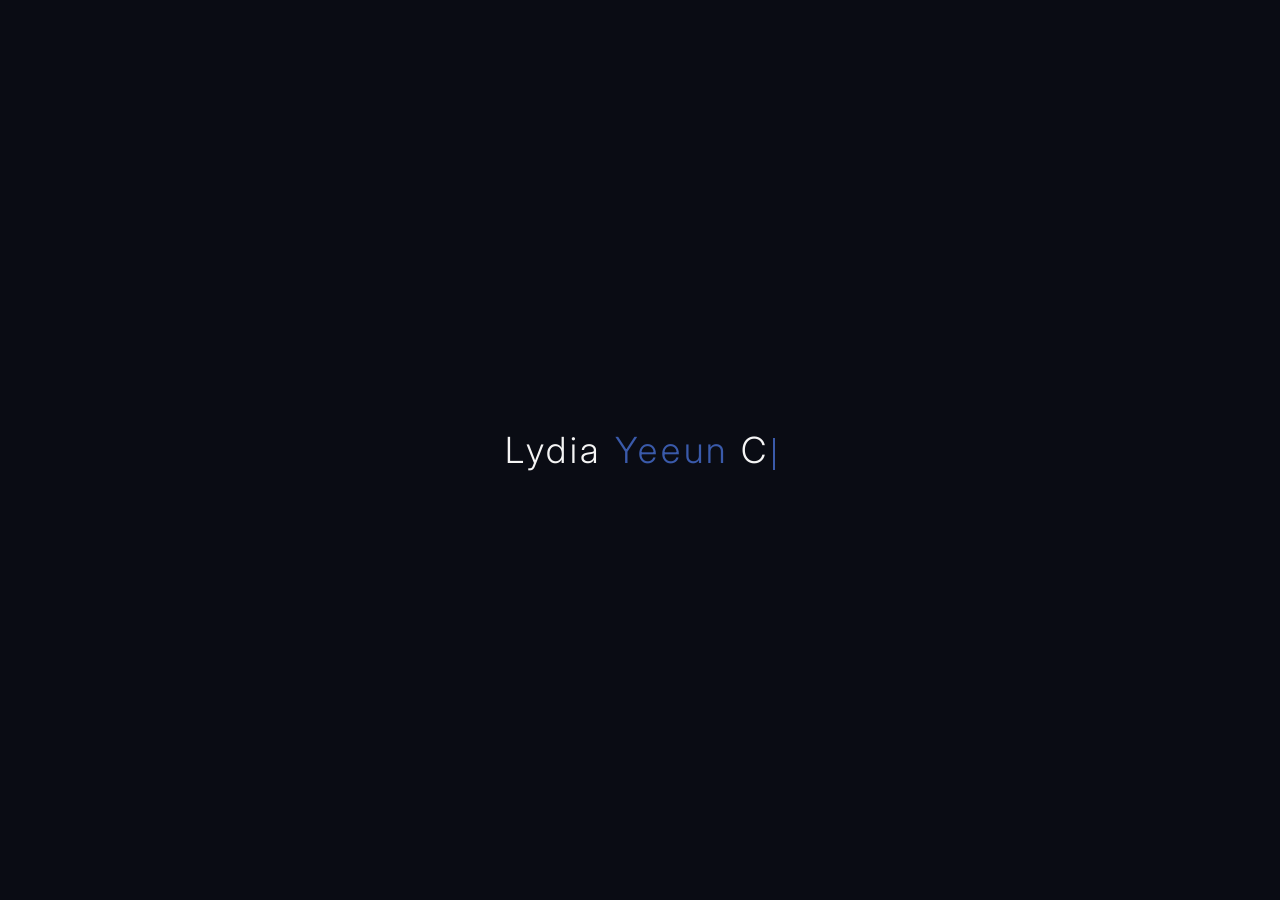
==== commit 717eff1e: "change name" ====
--- a/index.html
+++ b/index.html
@@ -18,8 +18,28 @@
       --card: #ececec;
     }
     *, *::before, *::after { box-sizing: border-box; margin: 0; padding: 0; }
-    html { scroll-behavior: smooth; }
-    body { font-family: 'Inter', sans-serif; background: var(--bg); color: var(--ink); overflow-x: hidden; }
+    html, body { height: 100%; scroll-behavior: smooth; }
+    body { font-family: 'Inter', sans-serif; background: var(--bg); color: var(--ink); overflow: hidden; }
+
+    /* PAGE TRANSITION */
+    #transition {
+      position: fixed; inset: 0; background: #0a0c14;
+      display: flex; align-items: center; justify-content: center;
+      z-index: 500; opacity: 0; pointer-events: none;
+      transition: opacity 0.3s ease;
+    }
+    #transition.show { opacity: 1; pointer-events: all; }
+    #transition.hide { opacity: 0; pointer-events: none; }
+    #t-text {
+      font-family: 'Inter', sans-serif; font-size: clamp(20px, 4vw, 36px);
+      font-weight: 300; color: #f5f5f5; letter-spacing: 0.08em; text-align: center;
+    }
+    #t-text em { font-style: normal; color: var(--accent); }
+    #t-cur {
+      display: inline-block; width: 2px; height: 0.85em;
+      background: var(--accent); margin-left: 3px; vertical-align: middle;
+      animation: blink 0.7s step-end infinite;
+    }
 
     /* INTRO */
     #intro {
@@ -41,12 +61,16 @@
     @keyframes blink { 0%,100%{opacity:1;} 50%{opacity:0;} }
 
     /* PAGES */
-    .page { display: none; min-height: 100vh; }
-    .page.active { display: block; }
+    .page { display: none; height: 100vh; overflow-y: auto; }
+    .page.active { display: block; background: var(--bg); }
+    #home-wrap.active { display: block; background: transparent; }
+    #home { background: #0a0c14; height: 100vh; overflow: hidden; }
 
     /* HOME */
+    #home-wrap { display: none; }
+    #home-wrap.active { display: block; overflow-y: auto; height: 100vh; }
     #home { position: relative; height: 100vh; overflow: hidden; display: flex; flex-direction: column; }
-    .home-photo { position: absolute; inset: 0; z-index: 0; }
+    .home-photo { position: absolute; inset: 0; z-index: 0; overflow: hidden; }
     .home-photo img { width: 100%; height: 100%; object-fit: cover; object-position: center top; filter: brightness(0.5) contrast(1.05); }
     .home-overlay {
       position: absolute; inset: 0; z-index: 1;
@@ -70,17 +94,11 @@
     }
     .home-name em { font-style: italic; color: var(--accent-light); }
     .home-tagline { font-size: 12px; font-weight: 300; color: rgba(245,245,245,0.42); max-width: 220px; line-height: 1.8; text-align: right; }
-    .scroll-hint {
-      position: absolute; bottom: 24px; left: 50%; transform: translateX(-50%);
-      font-size: 9px; font-weight: 400; letter-spacing: 0.22em; text-transform: uppercase;
-      color: rgba(245,245,245,0.22); cursor: pointer; z-index: 2; background: none; border: none;
-      font-family: 'Inter', sans-serif; animation: float 2.5s ease-in-out infinite;
-    }
-    @keyframes float { 0%,100%{transform:translateX(-50%) translateY(0);} 50%{transform:translateX(-50%) translateY(-5px);} }
+
 
     /* OVERVIEW */
-    #overview { background: var(--bg); min-height: 100vh; border-top: 0.5px solid var(--border); }
-    .ov-inner { display: grid; grid-template-columns: 220px 1fr; gap: 64px; padding: 80px 40px 100px; max-width: 980px; }
+    #overview { background: var(--bg); min-height: 100vh; border-top: 0.5px solid var(--border); position: relative; z-index: 10; }
+    .ov-inner { display: grid; grid-template-columns: 220px 1fr; gap: 64px; padding: 80px 40px 100px; max-width: 980px; margin: 0 auto 0 15%; }
     .ov-photo-wrap { display: flex; flex-direction: column; gap: 16px; }
     .ov-photo { width: 100%; aspect-ratio: 3/4; object-fit: cover; border-radius: 4px; filter: grayscale(20%); }
     .ov-photo-ph {
@@ -98,6 +116,7 @@
     .ov-text a { color: var(--accent); text-decoration: underline; text-decoration-color: rgba(58,90,170,0.3); text-underline-offset: 3px; }
 
     /* INNER NAV */
+    .page:not(#home) { background: var(--bg); position: relative; z-index: 10; }
     .inner-nav {
       position: sticky; top: 0; z-index: 10; padding: 16px 40px;
       display: flex; justify-content: space-between; align-items: center;
@@ -111,7 +130,7 @@
     .nav-link.active { color: var(--ink); }
 
     /* INNER CONTENT */
-    .inner-content { padding: 52px 40px 100px; max-width: 760px; }
+    .inner-content { padding: 52px 40px 100px; max-width: 760px; margin: 0 auto; }
     .page-label { font-size: 9px; font-weight: 600; letter-spacing: 0.22em; text-transform: uppercase; margin-bottom: 14px; color: var(--accent); }
     .page-title { font-size: clamp(26px, 4vw, 38px); font-weight: 400; color: var(--ink); line-height: 1.1; letter-spacing: -0.02em; margin-bottom: 12px; }
     .page-subtitle { font-size: 14px; font-weight: 400; color: var(--muted); max-width: 500px; line-height: 1.8; }
@@ -211,7 +230,8 @@
       .home-name { font-size: 48px; }
       .home-tagline { display: none; }
       .ov-inner { grid-template-columns: 1fr; gap: 32px; padding: 48px 24px 64px; }
-      .inner-nav { padding: 14px 24px; }
+      .page:not(#home) { background: var(--bg); position: relative; z-index: 10; }
+    .inner-nav { padding: 14px 24px; }
       .inner-content { padding: 36px 24px 64px; }
       .proj-body { grid-template-columns: 1fr; }
       .act-item { grid-template-columns: 1fr; }
@@ -224,6 +244,14 @@
 <div id="intro">
   <div id="iname"><span id="cur"></span></div>
 </div>
+
+<!-- TRANSITION OVERLAY -->
+<div id="transition">
+  <div id="t-text"><span id="t-cur"></span></div>
+</div>
+
+<!-- HOME WRAP (home + overview stacked) -->
+<div id="home-wrap" class="page active">
 
 <!-- HOME -->
 <div class="page active" id="home">
@@ -246,21 +274,11 @@
       <p class="home-tagline">i study language because i believe it holds the shape of what we value, what we lose, and who we might become.</p>
     </div>
   </div>
-  <button class="scroll-hint" onclick="go('overview')">scroll ↓</button>
+
 </div>
 
 <!-- OVERVIEW -->
-<div class="page" id="overview">
-  <nav class="inner-nav">
-    <button class="nav-home" onclick="go('home')">← lydia yeeun choi</button>
-    <div class="nav-links">
-      <button class="nav-link active">overview</button>
-      <button class="nav-link" onclick="go('research')">research</button>
-      <button class="nav-link" onclick="go('projects')">projects</button>
-      <button class="nav-link" onclick="go('writing')">writing</button>
-      <button class="nav-link" onclick="go('activities')">activities</button>
-    </div>
-  </nav>
+<div id="overview">
   <div class="ov-inner">
     <div class="ov-photo-wrap">
       <div class="ov-photo-ph">[ add a portrait photo here ]</div>
@@ -298,10 +316,12 @@
   </div>
 </div>
 
+</div><!-- end home-wrap -->
+
 <!-- RESEARCH -->
 <div class="page" id="research">
   <nav class="inner-nav">
-    <button class="nav-home" onclick="go('home')">← lydia yeeun choi</button>
+    <button class="nav-home" onclick="go('home-wrap')">← lydia yeeun choi</button>
     <div class="nav-links">
       <button class="nav-link active">research</button>
       <button class="nav-link" onclick="go('projects')">projects</button>
@@ -366,7 +386,7 @@
 <!-- PROJECTS -->
 <div class="page" id="projects">
   <nav class="inner-nav">
-    <button class="nav-home" onclick="go('home')">← lydia yeeun choi</button>
+    <button class="nav-home" onclick="go('home-wrap')">← lydia yeeun choi</button>
     <div class="nav-links">
       <button class="nav-link" onclick="go('research')">research</button>
       <button class="nav-link active">projects</button>
@@ -432,7 +452,7 @@
 <!-- WRITING -->
 <div class="page" id="writing">
   <nav class="inner-nav">
-    <button class="nav-home" onclick="go('home')">← lydia yeeun choi</button>
+    <button class="nav-home" onclick="go('home-wrap')">← lydia yeeun choi</button>
     <div class="nav-links">
       <button class="nav-link" onclick="go('research')">research</button>
       <button class="nav-link" onclick="go('projects')">projects</button>
@@ -484,7 +504,7 @@
 <!-- ACTIVITIES -->
 <div class="page" id="activities">
   <nav class="inner-nav">
-    <button class="nav-home" onclick="go('home')">← lydia yeeun choi</button>
+    <button class="nav-home" onclick="go('home-wrap')">← lydia yeeun choi</button>
     <div class="nav-links">
       <button class="nav-link" onclick="go('research')">research</button>
       <button class="nav-link" onclick="go('projects')">projects</button>
@@ -492,7 +512,7 @@
       <button class="nav-link active">activities</button>
     </div>
   </nav>
-  <div class="inner-content" style="max-width:960px;">
+  <div class="inner-content" style="max-width:960px; margin: 0 auto;">
     <div class="page-label">activities</div>
     <h1 class="page-title">how i spend my time.</h1>
     <p class="page-subtitle">leadership, performance, community, and the things i do because i can't imagine not doing them.</p>
@@ -673,20 +693,75 @@
 </div>
 
 <script>
-const PAGES = ['home','overview','research','projects','writing','activities'];
-
-function go(name) {
+const PAGES = ['home-wrap','research','projects','writing','activities'];
+
+const PAGE_PHRASES = {
+  research: "lydia's research.",
+  projects: "lydia's projects.",
+  writing: "lydia's writing.",
+  activities: "lydia's activities."
+};
+
+function typeTransition(phrase, callback) {
+  const overlay = document.getElementById('transition');
+  const el = document.getElementById('t-text');
+  overlay.classList.add('show');
+  el.innerHTML = '<span id="t-cur"></span>';
+  let i = 0;
+  const iv = setInterval(() => {
+    i++;
+    const typed = phrase.slice(0, i);
+    const parts = typed.split("'s ");
+    let html = '';
+    if (parts.length > 1) {
+      html = "<em>" + parts[0] + "'s </em>" + parts[1];
+    } else {
+      html = "<em>" + typed + "</em>";
+    }
+    el.innerHTML = html + '<span id="t-cur"></span>';
+    if (i >= phrase.length) {
+      clearInterval(iv);
+      setTimeout(() => {
+        overlay.classList.remove('show');
+        overlay.classList.add('hide');
+        setTimeout(() => {
+          overlay.classList.remove('hide');
+          callback();
+        }, 300);
+      }, 400);
+    }
+  }, 70);
+}
+
+function showPage(name) {
   PAGES.forEach(id => {
     const el = document.getElementById(id);
-    if (el) el.classList.remove('active');
+    if (el) { el.classList.remove('active'); el.style.display = 'none'; }
   });
   const el = document.getElementById(name);
-  if (el) { el.classList.add('active'); window.scrollTo(0,0); }
+  if (el) {
+    el.style.display = 'block';
+    el.classList.add('active');
+    const pageEl = document.getElementById(name); if(pageEl) pageEl.scrollTop = 0;
+  }
   document.querySelectorAll('.nav-link').forEach(l => {
     l.classList.toggle('active', l.textContent.trim() === name);
   });
-  // trigger scroll animations for new page
   setTimeout(initScrollAnimations, 50);
+}
+
+function go(name) {
+  if (name === 'home' || name === 'home-wrap') {
+    showPage('home-wrap');
+    const pageEl = document.getElementById(name); if(pageEl) pageEl.scrollTop = 0;
+    return;
+  }
+  const phrase = PAGE_PHRASES[name];
+  if (phrase) {
+    typeTransition(phrase, () => showPage(name));
+  } else {
+    showPage(name);
+  }
 }
 
 // SCROLL ANIMATIONS
@@ -740,7 +815,7 @@
       setTimeout(()=>{
         const intro=document.getElementById('intro');
         intro.classList.add('out');
-        setTimeout(()=>{intro.style.display='none'; initScrollAnimations();},900);
+        setTimeout(()=>{intro.style.display='none'; showPage('home-wrap'); initScrollAnimations();},900);
       },600);
     }
   }, 85);
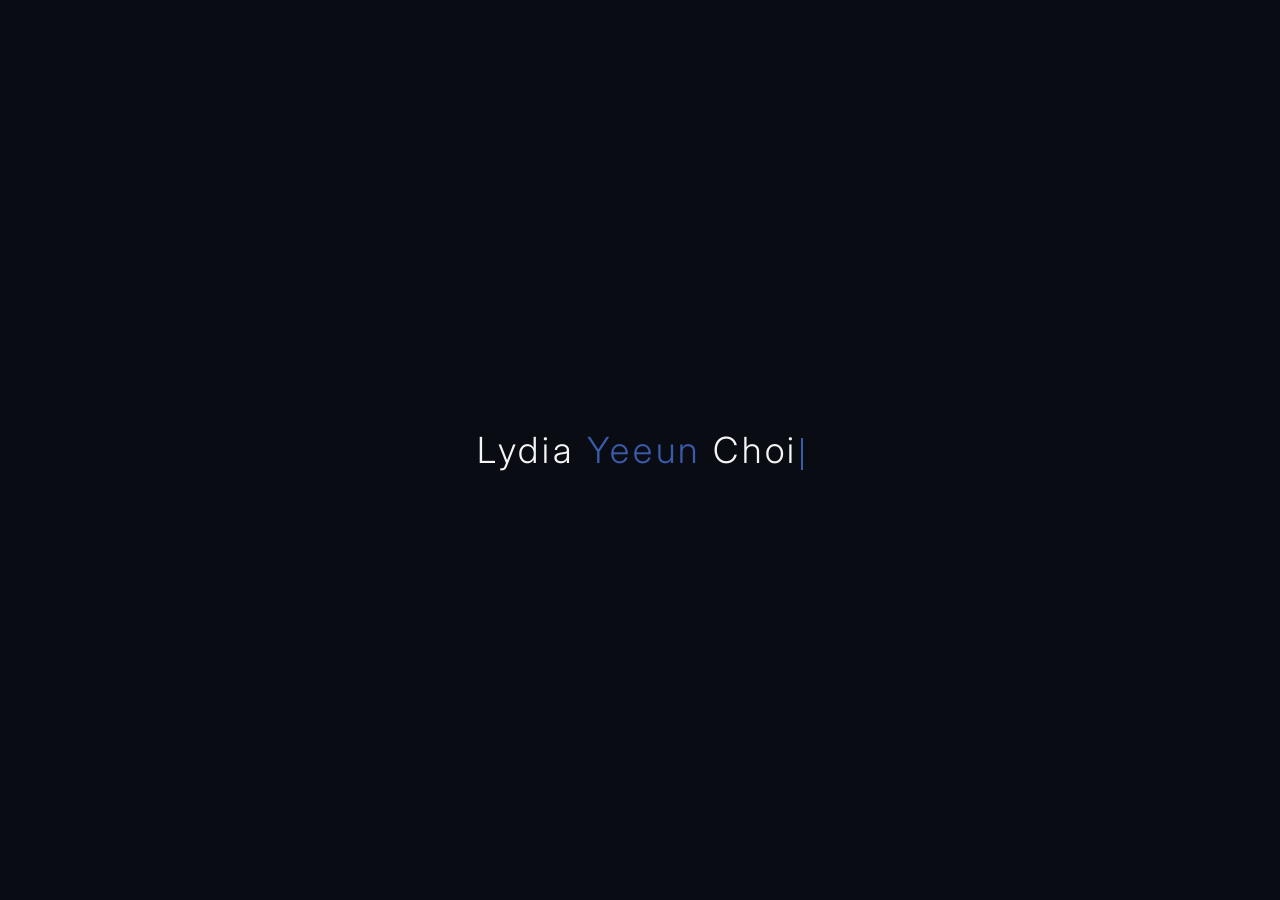
==== commit 6713d118: "Add files via upload" ====
--- a/index.html
+++ b/index.html
@@ -131,8 +131,9 @@
 
     /* INNER CONTENT */
     .inner-content { padding: 52px 40px 100px; max-width: 760px; margin: 0 auto; }
-    .page-label { font-size: 9px; font-weight: 600; letter-spacing: 0.22em; text-transform: uppercase; margin-bottom: 14px; color: var(--accent); }
-    .page-title { font-size: clamp(26px, 4vw, 38px); font-weight: 400; color: var(--ink); line-height: 1.1; letter-spacing: -0.02em; margin-bottom: 12px; }
+    .page-label { font-size: 9px; font-weight: 600; letter-spacing: 0.22em; text-transform: uppercase; margin-bottom: 14px; color: var(--accent); display: inline-flex; align-items: center; gap: 10px; }
+    .page-label::after { content: ""; display: block; width: 40px; height: 1.5px; background: var(--accent); border-radius: 2px; }
+    .page-title { font-size: clamp(28px, 4vw, 42px); font-weight: 400; color: var(--ink); line-height: 1.1; letter-spacing: -0.02em; margin-bottom: 12px; }
     .page-subtitle { font-size: 14px; font-weight: 400; color: var(--muted); max-width: 500px; line-height: 1.8; }
     .page-attr { font-size: 12px; font-weight: 300; color: #bbb; margin-top: -6px; margin-bottom: 10px; }
     .divider { height: 0.5px; background: var(--border); margin: 36px 0; }
@@ -146,11 +147,11 @@
     .research-card.visible { opacity: 1; transform: translateY(0); }
 
     .r-number {
-      font-family: 'Abril Fatface', serif; font-size: 80px; color: rgba(58,90,170,0.08);
-      line-height: 1; letter-spacing: -0.02em; margin-bottom: -20px;
+      font-family: 'Abril Fatface', serif; font-size: 120px; color: rgba(58,90,170,0.06);
+      line-height: 1; letter-spacing: -0.02em; margin-bottom: -32px; user-select: none;
     }
     .r-field { font-size: 9px; font-weight: 600; letter-spacing: 0.15em; text-transform: uppercase; color: var(--accent); margin-bottom: 10px; }
-    .r-title { font-size: 24px; font-weight: 500; color: var(--ink); line-height: 1.2; margin-bottom: 14px; letter-spacing: -0.01em; }
+    .r-title { font-family: "Abril Fatface", serif; font-size: 28px; font-weight: 400; color: var(--ink); line-height: 1.15; margin-bottom: 14px; letter-spacing: -0.01em; }
     .r-desc { font-size: 13px; font-weight: 400; color: #555; line-height: 1.85; max-width: 600px; margin-bottom: 16px; }
     .r-details { display: flex; gap: 20px; flex-wrap: wrap; padding: 10px 14px; background: var(--card); border-radius: 7px; margin-bottom: 14px; }
     .r-dl { font-size: 8px; font-weight: 600; letter-spacing: 0.12em; text-transform: uppercase; color: #bbb; margin-bottom: 2px; }
@@ -163,7 +164,7 @@
     .proj-status { font-size: 10px; font-weight: 400; padding: 2px 9px; border-radius: 20px; }
     .s-active { background: rgba(58,106,74,0.08); color: #3a6a4a; }
     .s-review { background: rgba(58,90,170,0.08); color: var(--accent); }
-    .proj-title { font-size: 22px; font-weight: 500; color: var(--ink); line-height: 1.1; letter-spacing: -0.01em; margin-bottom: 8px; }
+    .proj-title { font-family: "Abril Fatface", serif; font-size: 28px; font-weight: 400; color: var(--ink); line-height: 1.1; letter-spacing: -0.01em; margin-bottom: 8px; }
     .proj-lead { font-size: 13px; font-weight: 400; color: var(--muted); line-height: 1.65; max-width: 500px; margin-bottom: 18px; }
     .proj-img-ph { width: 100%; height: 180px; background: var(--card); border: 0.5px dashed var(--border); border-radius: 8px; display: flex; align-items: center; justify-content: center; font-size: 12px; color: #ccc; font-style: italic; margin-bottom: 20px; }
     .proj-body { display: grid; grid-template-columns: 1fr 190px; gap: 32px; margin-bottom: 16px; }
@@ -175,7 +176,7 @@
     /* WRITING */
     .w-type { font-size: 9px; font-weight: 600; letter-spacing: 0.15em; text-transform: uppercase; color: var(--accent); }
     .w-award { font-size: 12px; font-weight: 400; color: var(--accent); margin-top: 4px; }
-    .w-title { font-size: 20px; font-weight: 500; color: var(--ink); line-height: 1.2; margin-top: 8px; margin-bottom: 8px; letter-spacing: -0.01em; }
+    .w-title { font-family: "Abril Fatface", serif; font-size: 24px; font-weight: 400; color: var(--ink); line-height: 1.15; margin-top: 10px; margin-bottom: 10px; letter-spacing: -0.01em; }
     .w-desc { font-size: 13px; font-weight: 400; color: #555; margin-bottom: 12px; line-height: 1.85; max-width: 580px; }
     .w-excerpt { border-left: 2px solid var(--accent); padding: 4px 0 4px 18px; margin: 12px 0; }
     .w-excerpt p { font-size: 13px; font-weight: 400; color: #777; line-height: 1.75; max-width: 520px; font-style: italic; }
@@ -194,7 +195,7 @@
     .act-item.visible { opacity: 1; transform: translateY(0); }
     .act-item:last-child { border-bottom: none; }
     .act-info { display: flex; flex-direction: column; justify-content: flex-start; }
-    .act-title { font-size: 15px; font-weight: 500; color: var(--ink); margin-bottom: 2px; }
+    .act-title { font-family: "Abril Fatface", serif; font-size: 20px; font-weight: 400; color: var(--ink); margin-bottom: 6px; line-height: 1.1; letter-spacing: -0.01em; }
     .act-org { font-size: 11px; font-weight: 400; color: #aaa; margin-bottom: 8px; }
     .act-meta { display: flex; gap: 8px; align-items: center; margin-bottom: 10px; }
     .act-years { font-size: 10px; font-weight: 400; color: #ccc; }
@@ -281,7 +282,7 @@
 <div id="overview">
   <div class="ov-inner">
     <div class="ov-photo-wrap">
-      <div class="ov-photo-ph">[ add a portrait photo here ]</div>
+      <div class="ov-photo-ph" style="padding:0;border:none;"><img src="[data-uri]" alt="Lydia Yeeun Choi" style="width:100%;height:100%;object-fit:cover;border-radius:inherit;" /></div>
       <p class="ov-bio">linguistics student, singer, performer, choir director, researcher, and student council president based in seoul, south korea. my work lives at the intersection of language, identity, and community.</p>
       <p class="ov-bio" style="margin-top:8px;">whether i'm on stage, in the field, or deep in a corpus, i am driven by wonder for the unknown and a deep love for the world.</p>
       <a class="ov-link" href="https://github.com/lychoi0809" target="_blank">github ↗</a>
@@ -292,7 +293,7 @@
         <div class="ov-item"><span class="ov-num">01</span><span class="ov-text">writing an igbo language textbook for children in a nigerian community in korea, reconnecting them with a language their families carry from home</span></div>
         <div class="ov-item"><span class="ov-num">02</span><span class="ov-text">founding and directing moonlight children's choir, a choir for refugee and migrant children in korea built on the belief that music is one of the most honest languages we share</span></div>
         <div class="ov-item"><span class="ov-num">03</span><span class="ov-text">researching korean–english musical theater translation and what gets lost when meaning must survive across both languages and melody</span></div>
-        <div class="ov-item"><span class="ov-num">04</span><span class="ov-text">preparing for the garcia summer research program at stony brook university</span></div>
+        <div class="ov-item"><span class="ov-num">04</span><span class="ov-text">preparing for the materials research society conference based on my work at the garcia summer research program</span></div>
         <div class="ov-item"><span class="ov-num">05</span><span class="ov-text">proposing my school's first student lounge, because students deserve a space that's actually theirs</span></div>
         <div class="ov-item"><span class="ov-num">06</span><span class="ov-text">self-studying latin, because dead languages have a lot to say</span></div>
       </div>
@@ -346,7 +347,13 @@
         <div><div class="r-dl">method</div><div class="r-dv">likert ratings · open-ended response</div></div>
         <div><div class="r-dl">status</div><div class="r-dv">completed</div></div>
       </div>
-      <div class="doc-ph">[ upload your paper or abstract here ]</div>
+      <div style="display:flex;gap:16px;align-items:center;margin-bottom:10px;flex-wrap:wrap;">
+        <a href="https://www.oxfordjss.org/july-2026-vol-9-issue-2/bilingual-evaluation-of-tone-and-emotional-nuance-in-korean-english-translation%3A-human-vs.-ai" target="_blank" class="w-link">read published paper ↗</a>
+        <span style="font-size:11px;color:#bbb;font-family:'Inter',sans-serif;">Oxford Journal of Student Scholarship · July 2026</span>
+        <span style="font-size:11px;color:#bbb;font-family:'Inter',sans-serif;">DOI: 10.65161/recY0BFnDqYI2Chrq</span>
+      </div>
+      <button class="abstract-toggle">read abstract</button>
+      <div class="abstract-box">The act of translation requires navigating tensions between fidelity to source texts and accessibility for target audiences. This challenge is especially present in Korean-English translation, where there is substantial linguistic and cultural distance. In an era where AI translation systems grow ever more sophisticated, the question arises regarding how bilingual readers perceive and evaluate translation quality across human and AI-generated outputs. This paper investigates how Korean-English bilingual speakers evaluate tone, emotional nuance, and cultural meaning in translation, and what criteria they prioritize when assessing translation quality. Twenty bilinguals evaluated excerpts from the Korean folktale <em>The Tiger and the Dried Persimmon</em>, comparing a human translation with a ChatGPT-4o generated version through Likert-style ratings and open-ended responses. Findings suggest that participants tended to prioritize emotional authenticity and tonal fidelity over literal accuracy, and considered cultural appropriateness largely context-dependent. While AI translation was preferred for conveying character voice and humor, neither translation adequately rendered culturally-specific expressions such as <em>aigoo</em> or <em>yayya</em>. Notably, participants could not reliably distinguish AI from human translation, with only 60% recognizing AI involvement, suggesting that translation quality depends on how each approach handles specific challenges rather than whether it was produced by human or AI.</div>
     </article>
 
     <div class="divider"></div>
@@ -362,7 +369,12 @@
         <div><div class="r-dl">timespan</div><div class="r-dv">15th–20th century · 500 years</div></div>
         <div><div class="r-dl">status</div><div class="r-dv">completed</div></div>
       </div>
-      <div class="doc-ph">[ upload your paper here ]</div>
+      <div style="display:flex;gap:16px;align-items:center;margin-bottom:10px;flex-wrap:wrap;">
+        <a href="https://aclanthology.org/2026.nlp4dh-1.2/" target="_blank" class="w-link">read published paper ↗</a>
+        <span style="font-size:11px;color:#bbb;font-family:'Inter',sans-serif;">ACL Anthology · NLP4DH Workshop, 2026</span>
+      </div>
+      <button class="abstract-toggle">read abstract</button>
+      <div class="abstract-box">The "law of conformity," the finding that frequent words are semantically stable, has been treated as a broad regularity of language change. We show it does not hold for Korean. Using diachronic word embeddings trained on historical corpora spanning 500 years (15th–20th centuries), we find a robust positive correlation between frequency and semantic shift: high-frequency Korean words change more, not less. The pattern survives six robustness controls and is validated against an English replication. Partial correlation analysis reveals that the role of polysemy in mediating the frequency–change relationship is not fixed but depends on time resolution and corpus homogeneity. We connect the reversal to frequency-driven reductive processes, including grammaticalization, semantic bleaching, and domain shift, that are especially productive in Korean. The frequency–change relationship is not a fixed regularity but varies with language typology and analytical conditions.</div>
     </article>
 
     <div class="divider"></div>
@@ -378,7 +390,27 @@
         <div><div class="r-dl">location</div><div class="r-dv">imjin river · western ccl</div></div>
         <div><div class="r-dl">status</div><div class="r-dv">completed</div></div>
       </div>
-      <div class="doc-ph">[ upload your research report or poster here ]</div>
+      <button class="abstract-toggle">read abstract</button>
+      <div class="abstract-box">Bur cucumber (<em>Sicyos angulatus</em>) is an invasive plant species in South Korea that disrupts ecosystems by inhibiting the growth of native plants and destroying riparian vegetation. Given that <em>S. angulatus</em> is considered a harmful species, this study analyzed its impact on the species diversity of the ecosystem in the Imjin River basin of the Western Civilian Control Line. We limited the study to certain areas along the Imjin River, where <em>S. angulatus</em> was primarily found: (1) in regions with flowing water along riverbanks and streams, and (2) in the second most common habitat along forest edges, whereas (3) it was almost absent in agricultural fields and flatlands. It was observed that the riverbanks create an ideal environment for various species, including <em>S. angulatus</em>, due to their damp and sunlit conditions.</div>
+    </article>
+
+    <div class="divider"></div>
+
+    <article class="research-card">
+      <div class="r-number">04</div>
+      <div class="r-field">materials science · biomedical engineering · neuroscience</div>
+      <h2 class="r-title">Embolization of Brain Aneurysms Using Pluronic-Based Polymer Coils</h2>
+      <p class="r-desc">Developed and characterized PluCoil, a novel injectable hydrogel system for brain aneurysm embolization, as part of the Garcia Summer Research Program at Stony Brook University. The study explored mechanical optimization of a two-part pluronic system, achieving 83% coiling efficiency — roughly fourfold higher than conventional platinum coils — while demonstrating biocompatibility and successful embolization in vivo.</p>
+      <div class="r-details">
+        <div><div class="r-dl">field</div><div class="r-dv">materials science · biomedical engineering · neuroscience</div></div>
+        <div><div class="r-dl">program</div><div class="r-dv">garcia summer research program, stony brook university</div></div>
+        <div><div class="r-dl">status</div><div class="r-dv">completed · summer 2026</div></div>
+      </div>
+      <div style="display:flex;gap:16px;align-items:center;margin-bottom:10px;flex-wrap:wrap;">
+        <span style="font-size:11px;color:#3a6a4a;font-family:'Inter',sans-serif;background:rgba(58,106,74,0.08);padding:2px 10px;border-radius:20px;">submitted · Materials Research Society Conference</span>
+      </div>
+      <button class="abstract-toggle">read full abstract</button>
+      <div class="abstract-box">Intracranial aneurysms are localized cerebral blood vessel dilations that may rupture and cause life-threatening hemorrhage. Endovascular embolization aims to isolate the aneurysm from blood flow while preserving the parent vessel, but conventional coil-based treatments are limited. PluCoil is a novel, biocompatible, injectable, two-part pluronic hydrogel system: a thermoresponsive F127DMA physical gel followed by an F88DMA coil crosslinked via an ammonium persulfate (APS)/tetramethylethylenediamine (TEMED) redox system. This study explores the characterization and optimization of PluCoil's mechanical properties to improve performance and application.<br><br>Leachate analysis via UV-vis showed a burst leaching model plateauing between 2h and 1d, and cytotoxicity assays on fibroblasts yielded healthy cell morphology and density across all conditions. Rheological temperature sweep revealed a reduction in sol-gel transition temperature and increased post-gelation shear viscosity as gel concentration increases. Injectability studies measured pressure change over time across three catheter sizes. Dimensional stability was improved with multiblock and tetramer additives, with tetramer providing stronger long-term mass and volume retention despite greater initial swelling. An average coiling efficiency of 83% was identified — roughly fourfold higher than conventional platinum coils. Successful middle meningeal artery embolization was achieved both in vitro and in vivo at 20% F127DMA and 20 mg/ml APS. Together, these results establish PluCoil as a tunable, biocompatible injectable hydrogel with strong potential for aneurysm treatment and broader injectable regenerative engineering applications.</div>
     </article>
   </div>
 </div>
@@ -497,6 +529,16 @@
     </article>
 
     <div class="divider"></div>
+
+    <article>
+      <div class="w-type">academic essay · linguistics · technology</div>
+      <div class="w-award">🏆 grc social impact essay competition — top 5 winner</div>
+      <h2 class="w-title">Artificial Intelligence and Endangered Languages: From Automated Documentation to Community-Led Revitalization</h2>
+      <p class="w-desc">Examined how AI systems, from OpenAI's Whisper to community-built models like Te Hiku Media's te reo recognizer, are being reengineered to protect endangered languages rather than accelerate their disappearance. Argued that the same technologies raising concerns about linguistic homogenization can serve as tools of preservation — but only when developed under the guidance of the communities they serve, with data sovereignty and indigenous autonomy at the center.</p>
+      <a class="w-link" href="#" target="_blank">read the full essay ↗</a>
+    </article>
+
+    <div class="divider"></div>
     <p class="w-note">more writing available on request, including personal essays. some pieces are kept private — reach out if you'd like to read something specific.</p>
   </div>
 </div>
@@ -523,9 +565,26 @@
     <div class="act-item">
       <div class="act-info">
         <div class="act-title">Student Council President</div>
-        <div class="act-org">[ your school ]</div>
-        <div class="act-meta"><span class="act-years">[ years ]</span><span class="act-tag">leadership</span></div>
+        <div class="act-org">Korea International School</div>
+        <div class="act-meta"><span class="act-tag">leadership</span></div>
         <div class="act-desc">Elected to represent and lead the student body, advocating for student needs, organizing school-wide initiatives, and working with faculty to drive meaningful change. Currently leading the proposal to establish the school's first student lounge.</div>
+      </div>
+      <div class="act-gallery">
+        <div class="gallery-main"><img src="[data-uri]" alt="Lydia speaking at KIS" style="width:100%;height:100%;object-fit:cover;border-radius:inherit;" /></div>
+        <div class="gallery-thumbs">
+          <div class="gallery-thumb"><img src="[data-uri]" alt="Lydia at KIS podium" style="width:100%;height:100%;object-fit:cover;border-radius:inherit;" /></div>
+          <div class="gallery-thumb"><img src="[data-uri]